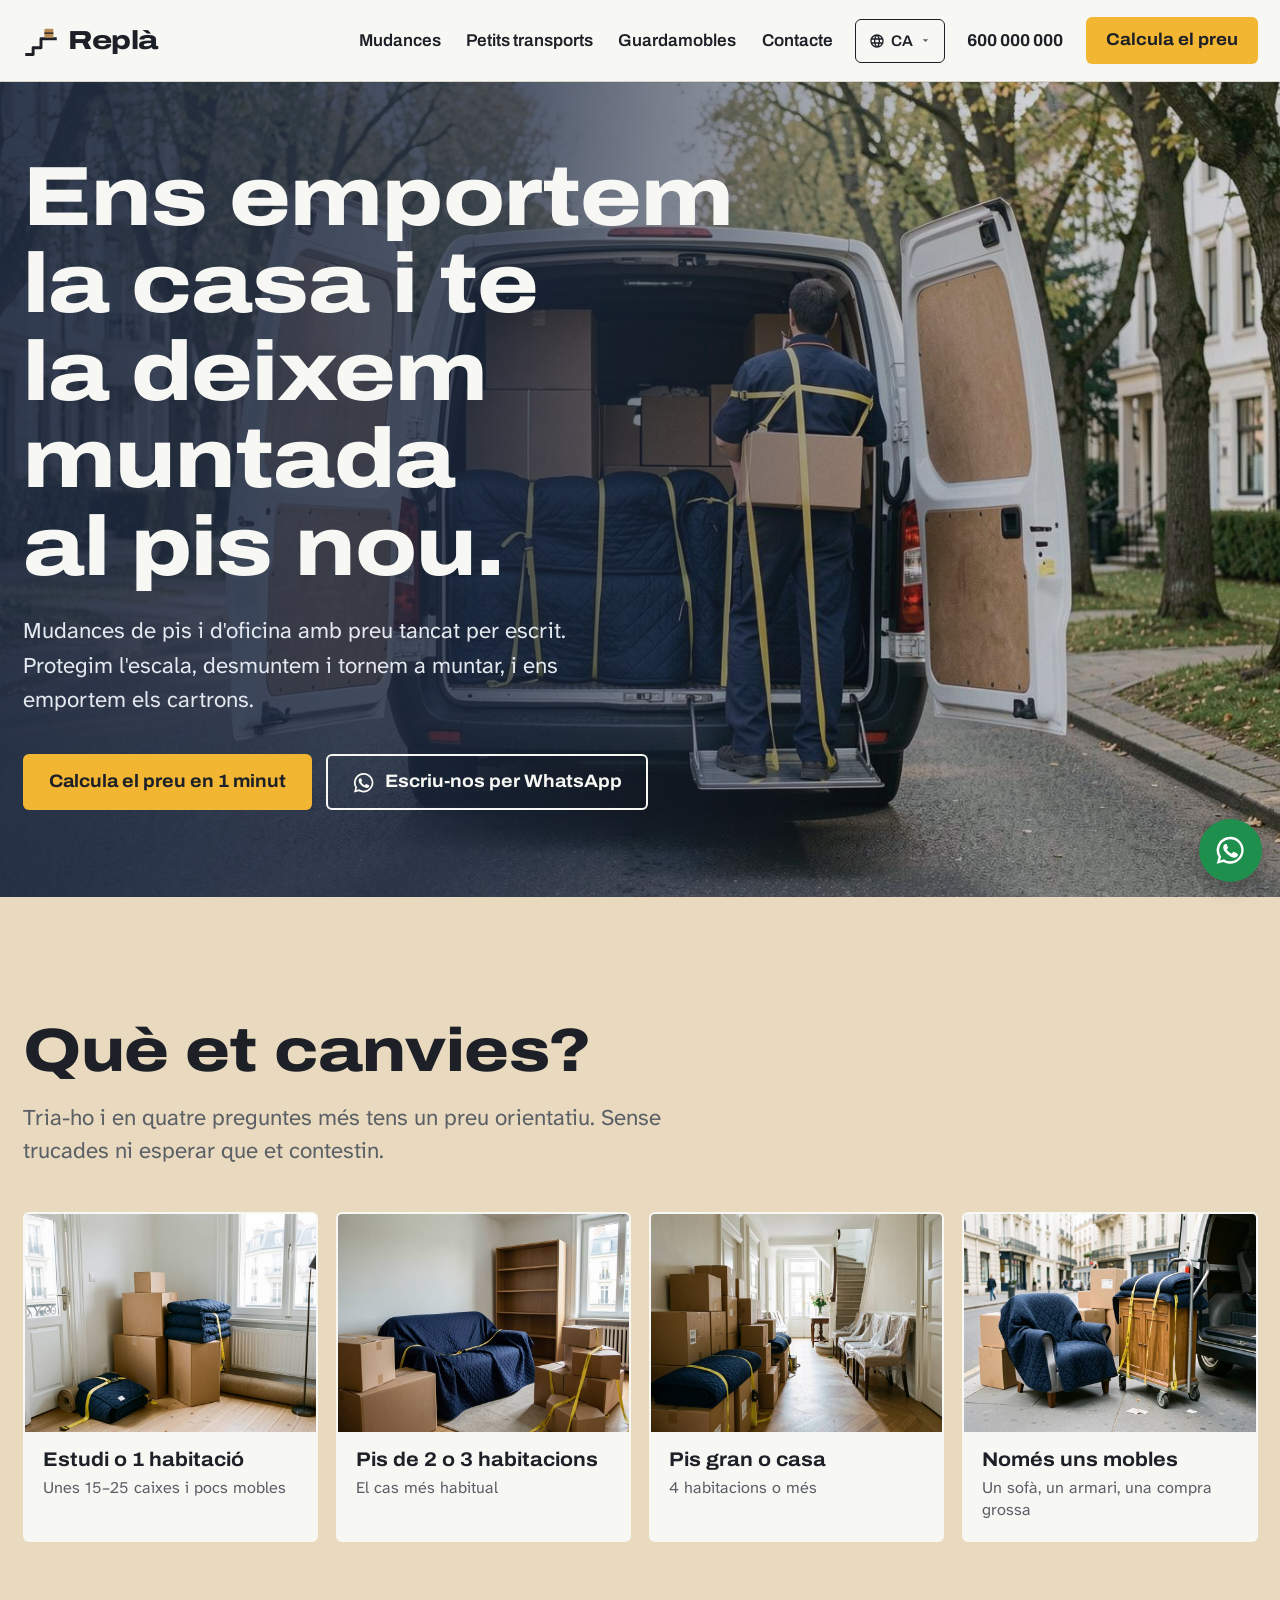
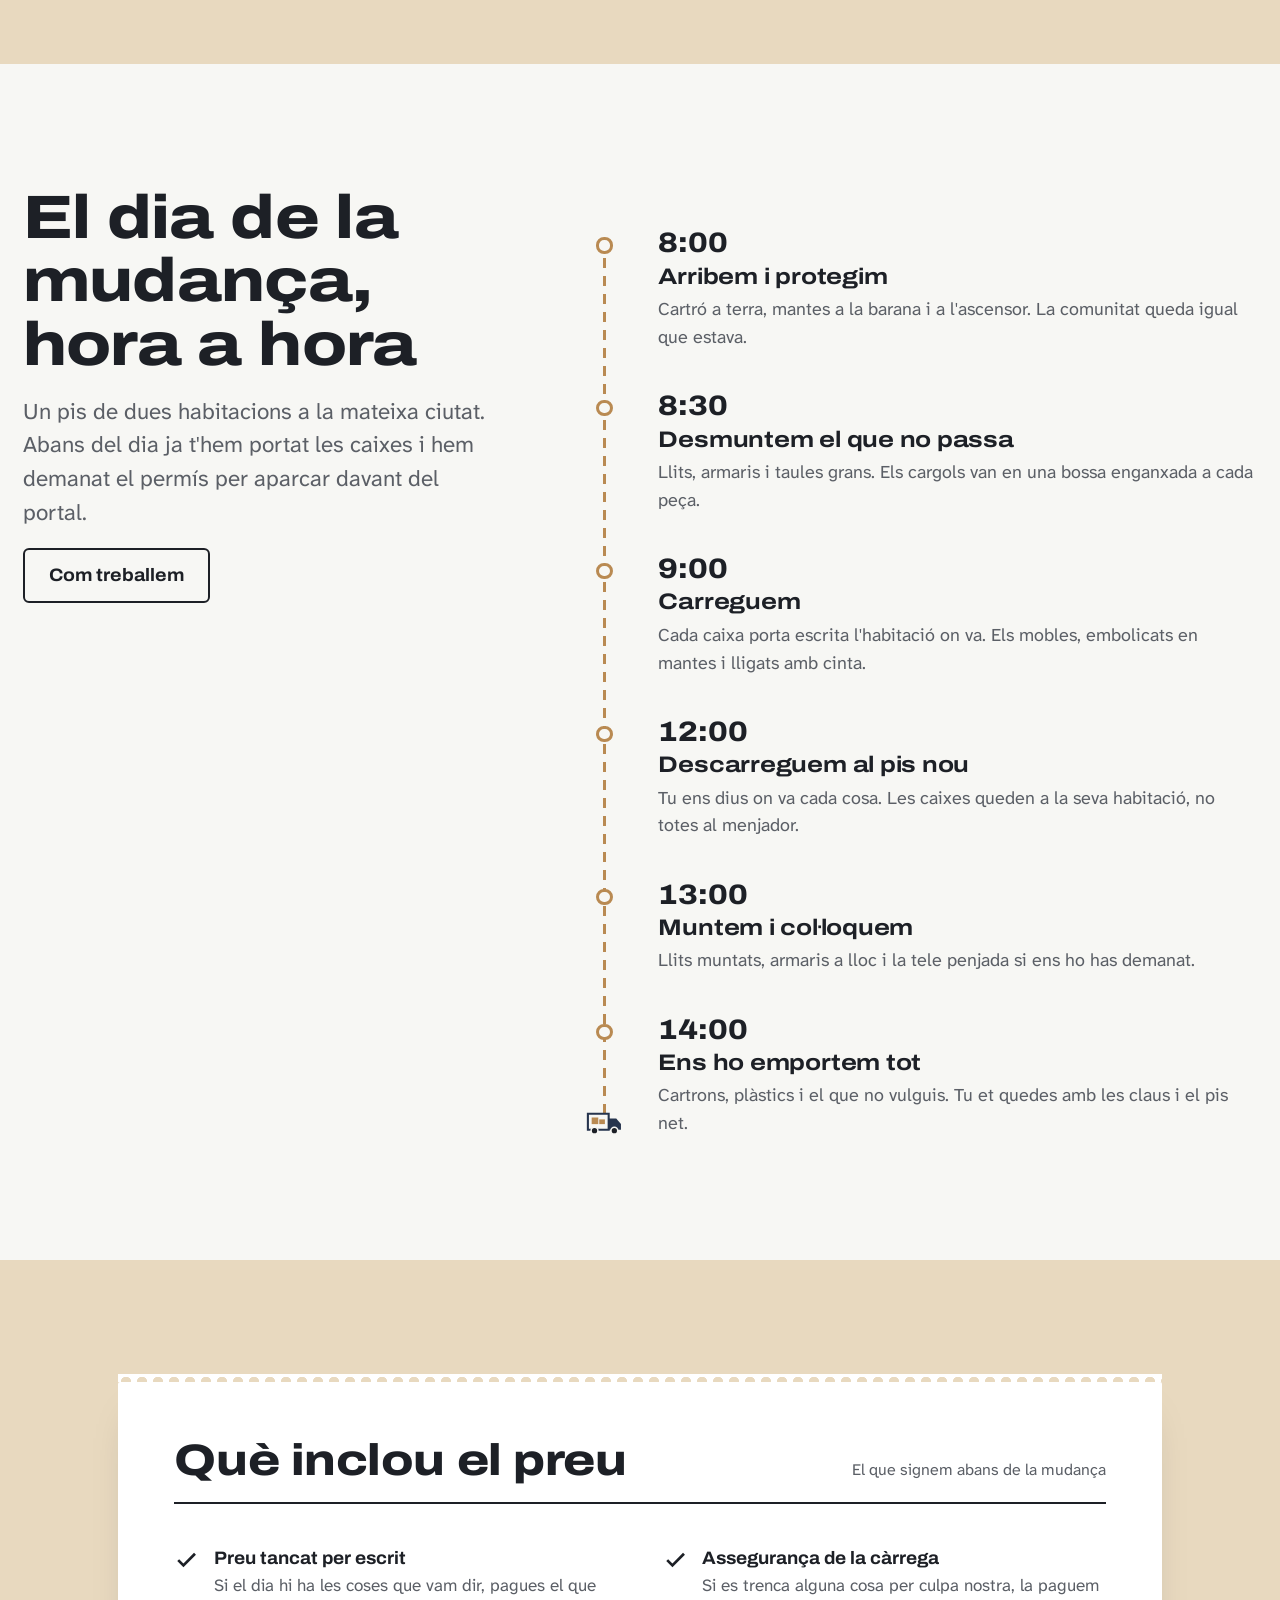
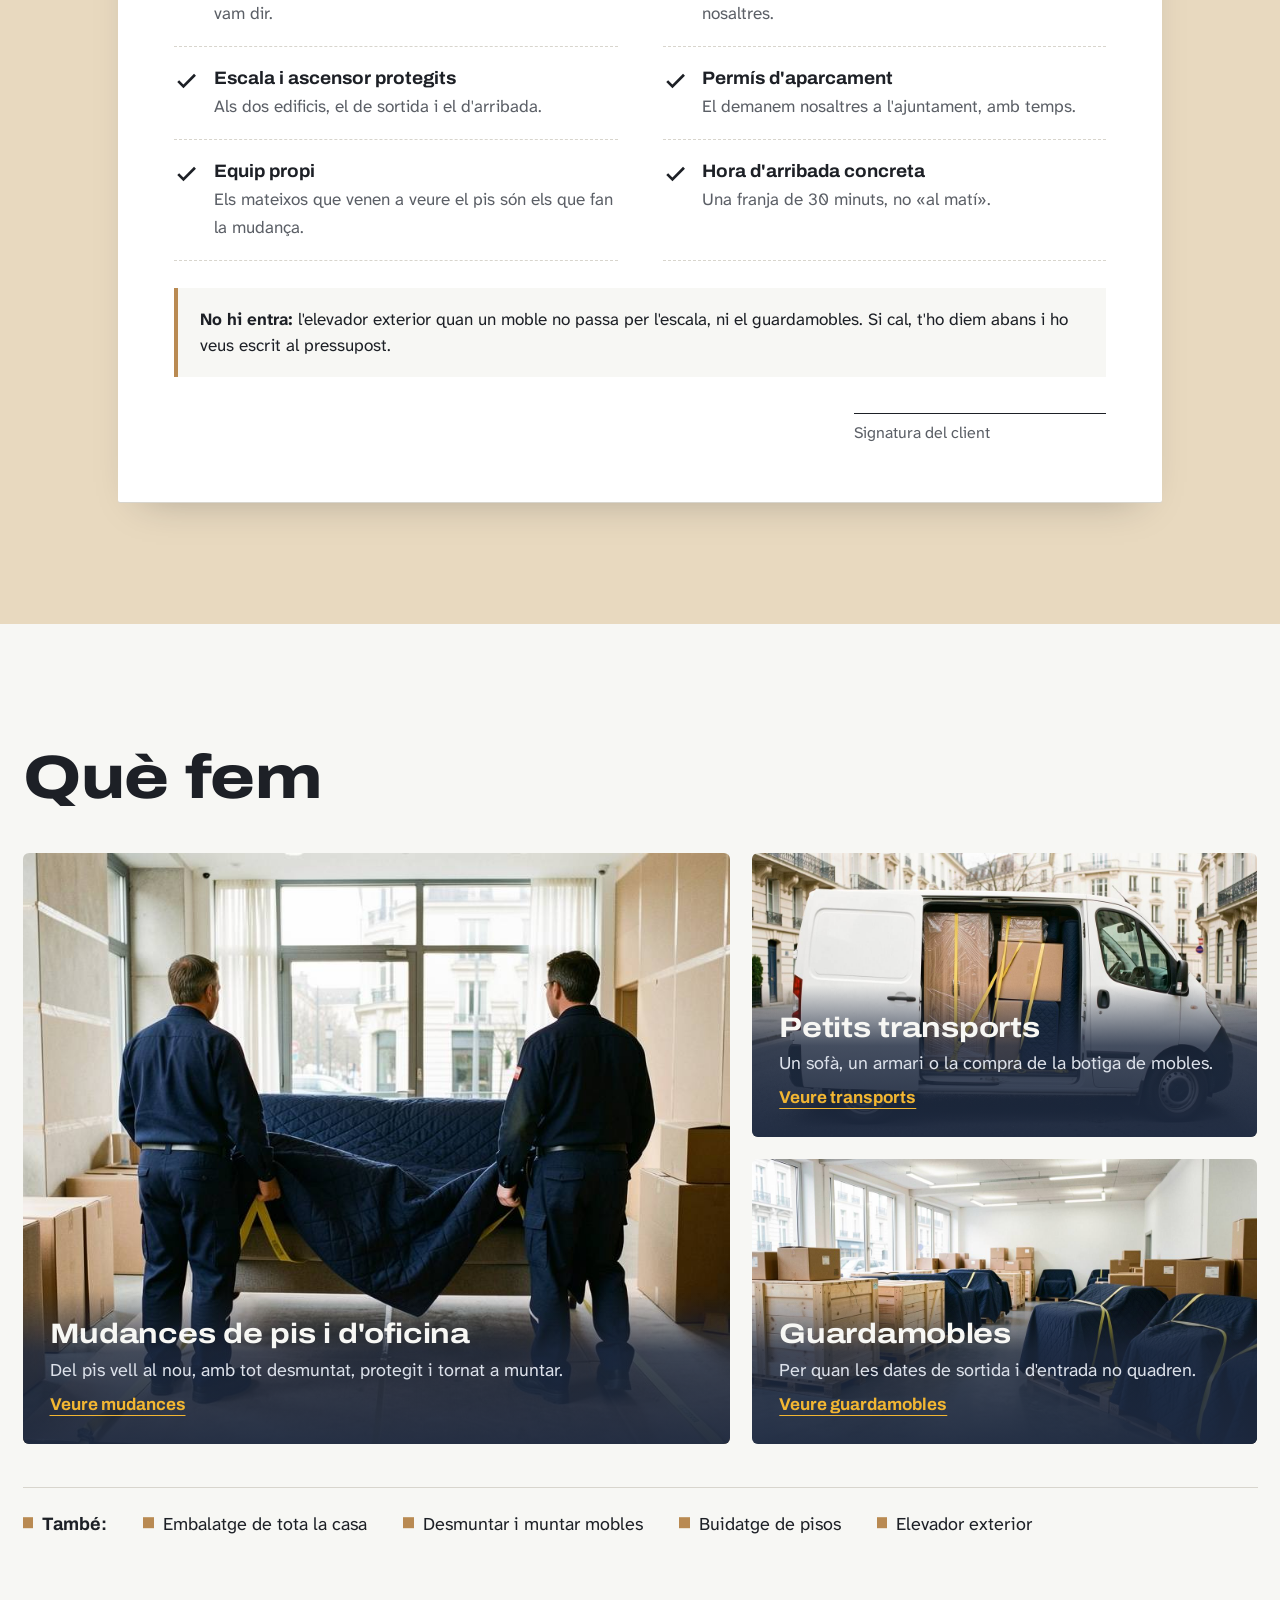
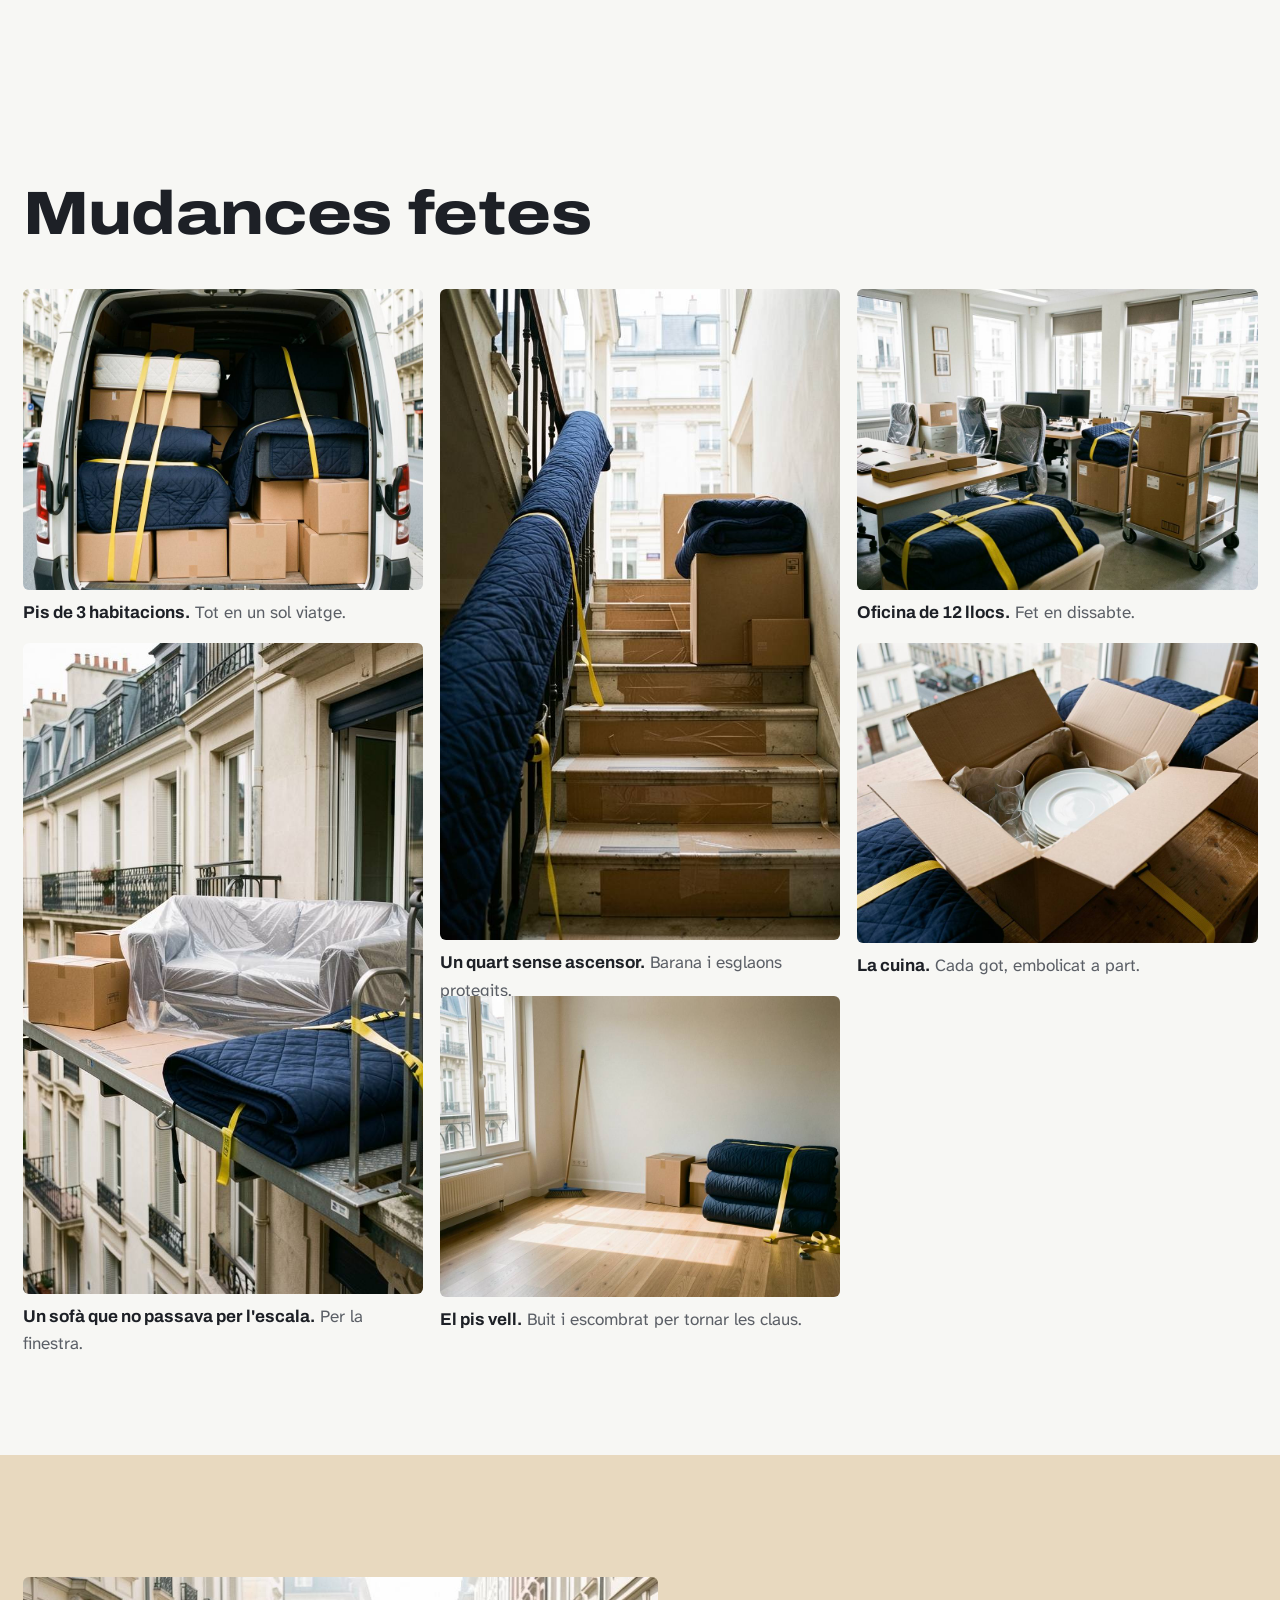
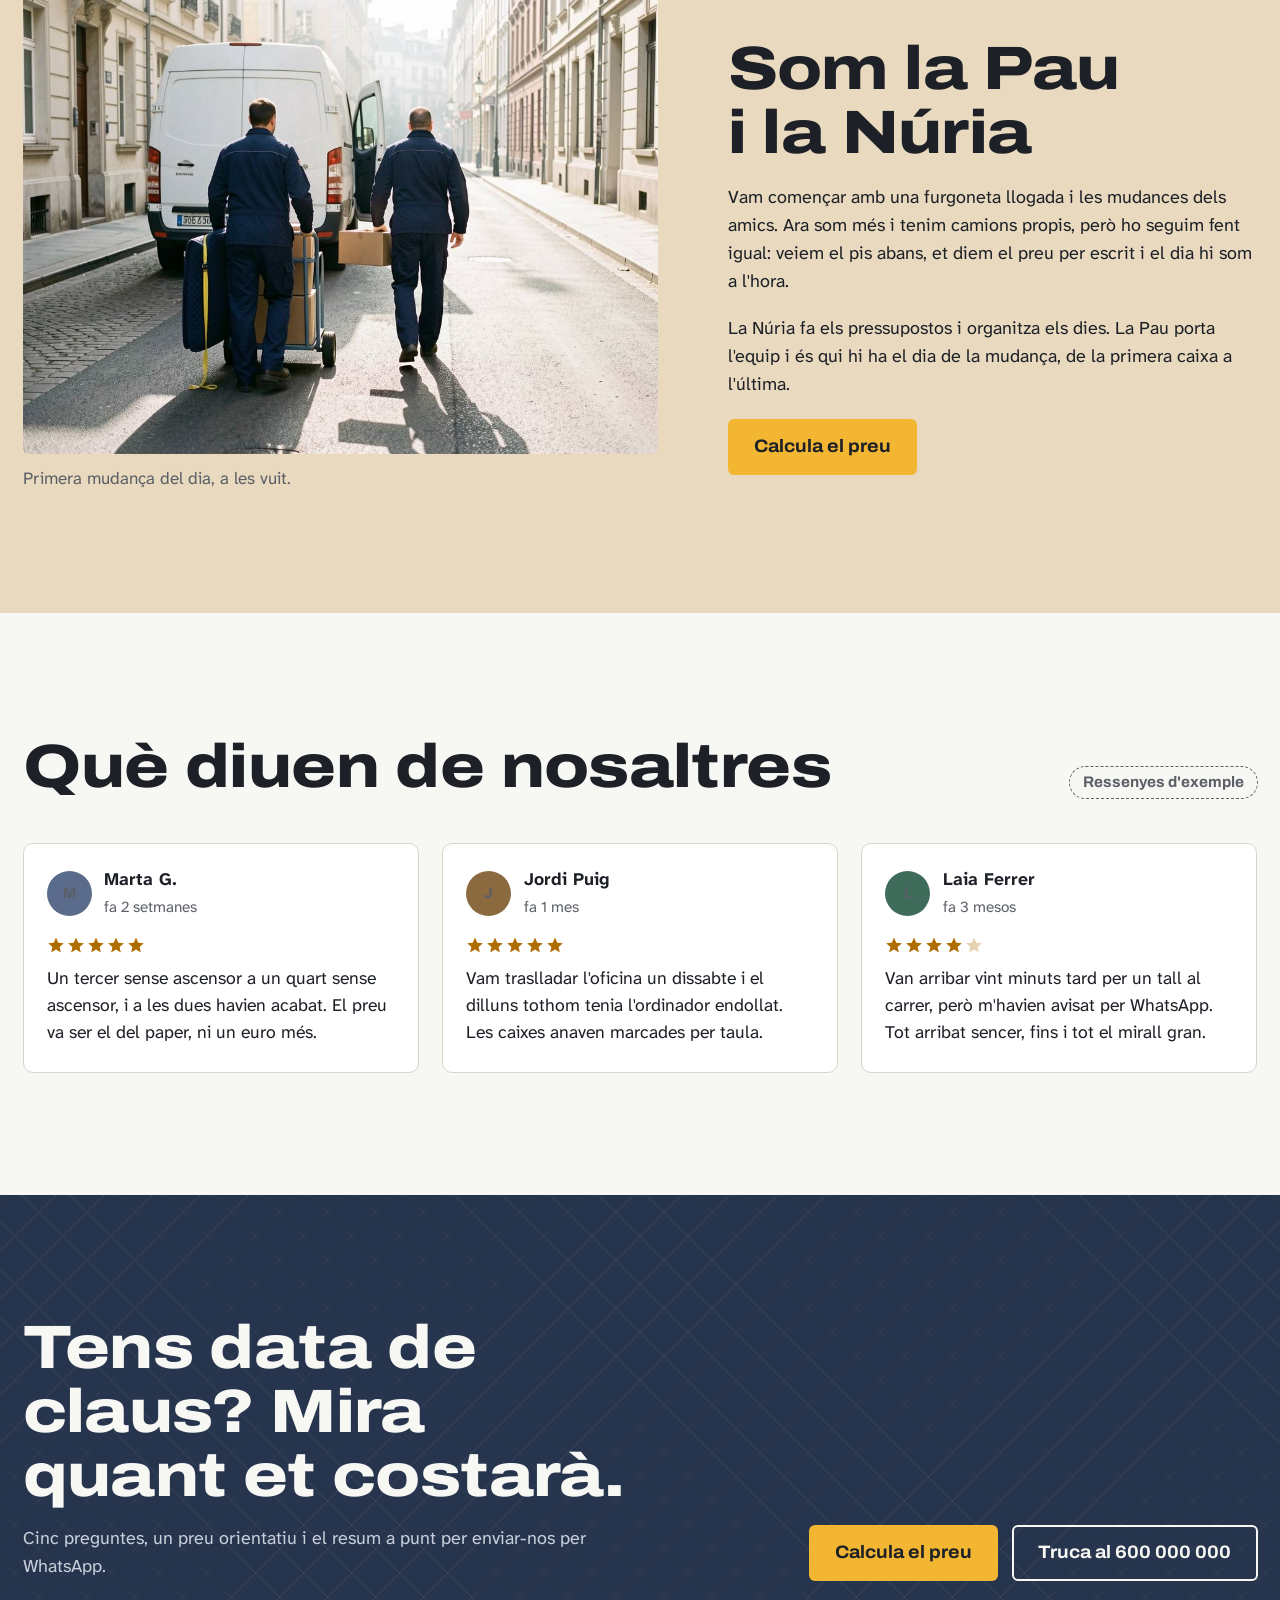
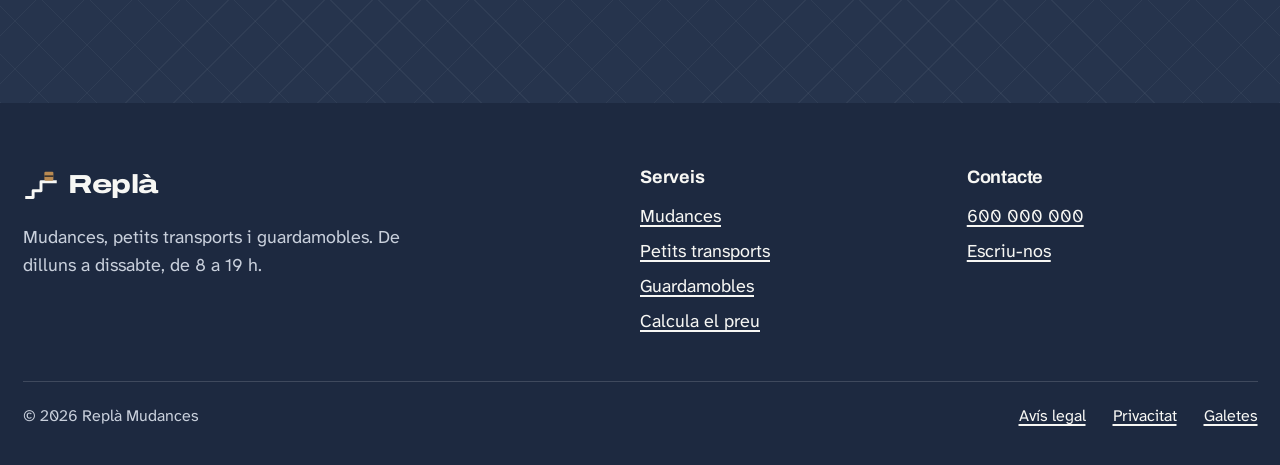
==== index.html @ 86d94de0 "Replà Mudances: web demo de mudances (CA·ES·EN) amb calculadora de preu Co-Authored-By: Claude Opus " ====
<!DOCTYPE html>
<html lang="ca">
<head>
  <meta charset="UTF-8">
  <meta name="viewport" content="width=device-width, initial-scale=1">
  <title>Replà Mudances · Mudances de pis, petits transports i guardamobles</title>
  <meta name="description" content="Mudances de pis i d'oficina, petits transports i guardamobles amb preu tancat per escrit. Calcula el preu de la teva mudança en un minut.">
  <!-- Web de demostració: no s'indexa (PLA.md §Honestedat). -->
  <meta name="robots" content="noindex, nofollow">
  <meta name="theme-color" content="#26344D">
  <link rel="icon" href="assets/favicon.svg" type="image/svg+xml">
  <link rel="preload" href="assets/fonts/Archivo-var.woff2" as="font" type="font/woff2" crossorigin>
  <link rel="stylesheet" href="css/styles.css">
  <script type="application/ld+json">
  {
    "@context": "https://schema.org",
    "@type": "MovingCompany",
    "name": "Replà Mudances",
    "description": "Mudances de pis i d'oficina, petits transports, embalatge, muntatge de mobles i guardamobles.",
    "telephone": "+34600000000",
    "priceRange": "€€",
    "areaServed": "Local i comarcal",
    "openingHours": "Mo-Sa 08:00-19:00"
  }
  </script>
  <script src="js/i18n.js"></script>
</head>
<body>
  <a class="salta" href="#contingut">Salta al contingut</a>

  <header class="cap">
    <div class="wrap cap-in">
      <a class="marca" href="index.html" aria-label="Replà Mudances, inici">
        <svg viewBox="0 0 32 32" aria-hidden="true"><path d="M2 28h7v-6h7v-8h14" fill="none" stroke="currentColor" stroke-width="2.6" stroke-linejoin="round"/><rect x="19" y="5" width="8" height="8" rx="1" fill="#B98A52"/><path d="M19 9h8" stroke="#1D2026" stroke-width="1.2"/></svg>
        Replà
      </a>
      <nav class="nav" id="nav" aria-label="Principal">
        <a href="mudances.html">Mudances</a>
        <a href="petits-transports.html">Petits transports</a>
        <a href="guardamobles.html">Guardamobles</a>
        <a href="contacte.html">Contacte</a>
      </nav>
      <!-- Desplegable d'idioma (plantilla: <skill web-demo>/assets/i18n/tria-idioma.html).
           NOMÉS existeix si el JS ha arrencat: js/i18n.js posa `te-js` a
           l'<html> des del <head>. Un control mort val menys que cap control. -->
      <div class="tria-idioma" data-idioma-tria>
        <button class="tria-idioma-boto" type="button" data-idioma-boto
                aria-expanded="false" aria-haspopup="true"
                aria-label="Idioma de la pàgina">
          <svg viewBox="0 0 24 24" aria-hidden="true" focusable="false"><path d="M12 2C6.48 2 2 6.48 2 12s4.48 10 10 10 10-4.48 10-10S17.52 2 12 2Zm6.93 6h-2.95a15.65 15.65 0 0 0-1.38-3.56A8.03 8.03 0 0 1 18.92 8ZM12 4.04c.83 1.2 1.48 2.53 1.91 3.96h-3.82c.43-1.43 1.08-2.76 1.91-3.96ZM4.26 14a7.85 7.85 0 0 1 0-4h3.38a16.6 16.6 0 0 0-.14 2c0 .68.06 1.34.14 2Zm.82 2h2.95c.32 1.25.78 2.45 1.38 3.56A7.99 7.99 0 0 1 5.08 16Zm2.95-8H5.08a7.99 7.99 0 0 1 4.33-3.56A15.65 15.65 0 0 0 8.03 8ZM12 19.96c-.83-1.2-1.48-2.53-1.91-3.96h3.82c-.43 1.43-1.08 2.76-1.91 3.96ZM14.34 14H9.66c-.09-.66-.16-1.32-.16-2 0-.68.07-1.35.16-2h4.68c.09.65.16 1.32.16 2 0 .68-.07 1.34-.16 2Zm.25 5.56c.6-1.11 1.06-2.31 1.38-3.56h2.95a8.03 8.03 0 0 1-4.33 3.56ZM16.36 14c.08-.66.14-1.32.14-2 0-.68-.06-1.34-.14-2h3.38a7.85 7.85 0 0 1 0 4Z"/></svg>
          <span data-idioma-actual data-sense-traduir>CA</span>
          <svg class="tria-idioma-punta" viewBox="0 0 24 24" aria-hidden="true" focusable="false"><path d="M12 15 6 9h12z"/></svg>
        </button>
        <!-- Cada idioma es diu com es diu ell mateix, no traduït: qui busca la
             seva llengua busca la paraula que coneix. Sempre CA · ES · EN. -->
        <ul class="tria-idioma-menu" data-idioma-menu data-sense-traduir hidden>
          <li><button type="button" data-idioma-opcio="ca" lang="ca">Català</button></li>
          <li><button type="button" data-idioma-opcio="es" lang="es">Castellano</button></li>
          <li><button type="button" data-idioma-opcio="en" lang="en">English</button></li>
        </ul>
      </div>
      <a class="cap-tel" href="tel:+34600000000">600 000 000</a>
      <a class="btn btn-principal" href="pressupost.html">Calcula el preu</a>
      <button class="nav-obre" type="button" aria-expanded="false" aria-controls="nav"><span></span><span class="visually-hidden">Menú</span></button>
    </div>
  </header>

  <main id="contingut">
    <section class="hero hero-inici" aria-labelledby="titol-hero">
      <div class="wrap">
        <h1 id="titol-hero">Ens emportem la casa i te la deixem muntada al pis nou.</h1>
        <p>Mudances de pis i d'oficina amb preu tancat per escrit. Protegim l'escala, desmuntem i tornem a muntar, i ens emportem els cartrons.</p>
        <div class="botons">
          <a class="btn btn-principal" href="pressupost.html">Calcula el preu en 1 minut</a>
          <a class="btn btn-linia" href="https://wa.me/34600000000" target="_blank" rel="noopener">
            <svg viewBox="0 0 24 24" aria-hidden="true"><path fill="currentColor" d="M12 2a10 10 0 0 0-8.6 15.1L2 22l5-1.3A10 10 0 1 0 12 2Zm0 18.2a8.2 8.2 0 0 1-4.2-1.2l-.3-.2-3 .8.8-2.9-.2-.3A8.2 8.2 0 1 1 12 20.2Zm4.5-6.1c-.2-.1-1.5-.7-1.7-.8s-.4-.1-.6.1-.7.8-.8 1-.3.2-.5.1a6.7 6.7 0 0 1-3.3-2.9c-.3-.4.3-.4.7-1.3a.5.5 0 0 0 0-.5l-.8-1.9c-.2-.5-.4-.4-.6-.4h-.5a1 1 0 0 0-.7.3 3 3 0 0 0-.9 2.2 5.2 5.2 0 0 0 1.1 2.8 11.9 11.9 0 0 0 4.6 4c1.7.7 2.4.8 3.2.7a2.8 2.8 0 0 0 1.8-1.3 2.3 2.3 0 0 0 .2-1.3c-.1-.1-.3-.2-.5-.3Z"/></svg>
            Escriu-nos per WhatsApp
          </a>
        </div>
      </div>
    </section>

    <section class="seccio canvies" aria-labelledby="titol-canvies">
      <div class="wrap">
        <div class="cap-seccio">
          <h2 id="titol-canvies">Què et canvies?</h2>
          <p class="entradeta">Tria-ho i en quatre preguntes més tens un preu orientatiu. Sense trucades ni esperar que et contestin.</p>
        </div>
        <div class="canvies-graella">
          <a class="canvi" href="pressupost.html?tipus=estudi"><img src="assets/img/tipus-estudi.jpg" alt="" width="896" height="672" loading="lazy"><span>Estudi o 1 habitació<small>Unes 15–25 caixes i pocs mobles</small></span></a>
          <a class="canvi" href="pressupost.html?tipus=pis"><img src="assets/img/tipus-pis.jpg" alt="" width="896" height="672" loading="lazy"><span>Pis de 2 o 3 habitacions<small>El cas més habitual</small></span></a>
          <a class="canvi" href="pressupost.html?tipus=casa"><img src="assets/img/tipus-casa.jpg" alt="" width="896" height="672" loading="lazy"><span>Pis gran o casa<small>4 habitacions o més</small></span></a>
          <a class="canvi" href="pressupost.html?tipus=mobles"><img src="assets/img/tipus-mobles.jpg" alt="" width="896" height="672" loading="lazy"><span>Només uns mobles<small>Un sofà, un armari, una compra grossa</small></span></a>
        </div>
      </div>
    </section>

    <section class="seccio" aria-labelledby="titol-dia">
      <div class="wrap dia-graella">
        <div class="dia-intro">
          <h2 id="titol-dia">El dia de la mudança, hora a hora</h2>
          <p class="entradeta">Un pis de dues habitacions a la mateixa ciutat. Abans del dia ja t'hem portat les caixes i hem demanat el permís per aparcar davant del portal.</p>
          <a class="btn btn-linia" href="mudances.html">Com treballem</a>
        </div>
        <div class="dia" data-dia>
          <svg class="dia-furgo" viewBox="0 0 40 28" aria-hidden="true"><path d="M2 5h22v17H2z" fill="#F7F7F4" stroke="currentColor" stroke-width="2.2"/><path d="M24 10h8l5 6v6H24z" fill="currentColor"/><circle cx="9" cy="23" r="3.6" fill="#1D2026" stroke="#F7F7F4" stroke-width="1.6"/><circle cx="30" cy="23" r="3.6" fill="#1D2026" stroke="#F7F7F4" stroke-width="1.6"/><rect x="6" y="9" width="7" height="7" fill="#B98A52"/><rect x="14" y="11" width="6" height="5" fill="#B98A52"/></svg>
          <ol>
          <li>
            <time datetime="08:00">8:00</time>
            <h3>Arribem i protegim</h3>
            <p>Cartró a terra, mantes a la barana i a l'ascensor. La comunitat queda igual que estava.</p>
          </li>
          <li>
            <time datetime="08:30">8:30</time>
            <h3>Desmuntem el que no passa</h3>
            <p>Llits, armaris i taules grans. Els cargols van en una bossa enganxada a cada peça.</p>
          </li>
          <li>
            <time datetime="09:00">9:00</time>
            <h3>Carreguem</h3>
            <p>Cada caixa porta escrita l'habitació on va. Els mobles, embolicats en mantes i lligats amb cinta.</p>
          </li>
          <li>
            <time datetime="12:00">12:00</time>
            <h3>Descarreguem al pis nou</h3>
            <p>Tu ens dius on va cada cosa. Les caixes queden a la seva habitació, no totes al menjador.</p>
          </li>
          <li>
            <time datetime="13:00">13:00</time>
            <h3>Muntem i col·loquem</h3>
            <p>Llits muntats, armaris a lloc i la tele penjada si ens ho has demanat.</p>
          </li>
          <li>
            <time datetime="14:00">14:00</time>
            <h3>Ens ho emportem tot</h3>
            <p>Cartrons, plàstics i el que no vulguis. Tu et quedes amb les claus i el pis net.</p>
          </li>
          </ol>
        </div>
      </div>
    </section>

    <section class="seccio albara-fons" aria-labelledby="titol-albara">
      <div class="wrap">
        <div class="albara">
          <div class="albara-cap">
            <h2 id="titol-albara">Què inclou el preu</h2>
            <p>El que signem abans de la mudança</p>
          </div>
          <ul class="albara-llista">
            <li><svg viewBox="0 0 24 24" aria-hidden="true"><path d="M4 12.5l5 5L20 6.5" fill="none" stroke="currentColor" stroke-width="2.6"/></svg><div><strong>Preu tancat per escrit</strong><span>Si el dia hi ha les coses que vam dir, pagues el que vam dir.</span></div></li>
            <li><svg viewBox="0 0 24 24" aria-hidden="true"><path d="M4 12.5l5 5L20 6.5" fill="none" stroke="currentColor" stroke-width="2.6"/></svg><div><strong>Assegurança de la càrrega</strong><span>Si es trenca alguna cosa per culpa nostra, la paguem nosaltres.</span></div></li>
            <li><svg viewBox="0 0 24 24" aria-hidden="true"><path d="M4 12.5l5 5L20 6.5" fill="none" stroke="currentColor" stroke-width="2.6"/></svg><div><strong>Escala i ascensor protegits</strong><span>Als dos edificis, el de sortida i el d'arribada.</span></div></li>
            <li><svg viewBox="0 0 24 24" aria-hidden="true"><path d="M4 12.5l5 5L20 6.5" fill="none" stroke="currentColor" stroke-width="2.6"/></svg><div><strong>Permís d'aparcament</strong><span>El demanem nosaltres a l'ajuntament, amb temps.</span></div></li>
            <li><svg viewBox="0 0 24 24" aria-hidden="true"><path d="M4 12.5l5 5L20 6.5" fill="none" stroke="currentColor" stroke-width="2.6"/></svg><div><strong>Equip propi</strong><span>Els mateixos que venen a veure el pis són els que fan la mudança.</span></div></li>
            <li><svg viewBox="0 0 24 24" aria-hidden="true"><path d="M4 12.5l5 5L20 6.5" fill="none" stroke="currentColor" stroke-width="2.6"/></svg><div><strong>Hora d'arribada concreta</strong><span>Una franja de 30 minuts, no «al matí».</span></div></li>
          </ul>
          <p class="albara-no"><strong>No hi entra:</strong> l'elevador exterior quan un moble no passa per l'escala, ni el guardamobles. Si cal, t'ho diem abans i ho veus escrit al pressupost.</p>
          <div class="albara-signa"><span>Signatura del client</span></div>
        </div>
      </div>
    </section>

    <section class="seccio" aria-labelledby="titol-serveis">
      <div class="wrap">
        <div class="cap-seccio">
          <h2 id="titol-serveis">Què fem</h2>
        </div>
        <div class="serveis-graella">
          <a class="servei" href="mudances.html">
            <img src="assets/img/srv-mudances.jpg" alt="Dos operaris traslladen un sofà embolicat amb una manta pel vestíbul d'un edifici" width="1280" height="720" loading="lazy">
            <div class="servei-text"><h3>Mudances de pis i d'oficina</h3><p>Del pis vell al nou, amb tot desmuntat, protegit i tornat a muntar.</p><span class="veure">Veure mudances</span></div>
          </a>
          <a class="servei" href="petits-transports.html">
            <img src="assets/img/srv-transports.jpg" alt="Furgoneta petita amb un armari embolicat i caixes lligades amb cintes" width="1280" height="720" loading="lazy">
            <div class="servei-text"><h3>Petits transports</h3><p>Un sofà, un armari o la compra de la botiga de mobles.</p><span class="veure">Veure transports</span></div>
          </a>
          <a class="servei" href="guardamobles.html">
            <img src="assets/img/srv-guardamobles.jpg" alt="Magatzem net amb caixes de fusta sobre palets i mobles tapats" width="1280" height="720" loading="lazy">
            <div class="servei-text"><h3>Guardamobles</h3><p>Per quan les dates de sortida i d'entrada no quadren.</p><span class="veure">Veure guardamobles</span></div>
          </a>
        </div>
        <ul class="extres" aria-label="Serveis que s'hi poden afegir">
          <li><strong>També:</strong></li>
          <li>Embalatge de tota la casa</li>
          <li>Desmuntar i muntar mobles</li>
          <li>Buidatge de pisos</li>
          <li>Elevador exterior</li>
        </ul>
      </div>
    </section>

    <section class="seccio" aria-labelledby="titol-galeria">
      <div class="wrap">
        <div class="cap-seccio">
          <h2 id="titol-galeria">Mudances fetes</h2>
        </div>
        <div class="galeria">
          <figure><button type="button" data-visor><img src="assets/img/gal-01.jpg" alt="Furgoneta carregada: caixes apilades i mobles embolicats amb mantes i cintes" width="1024" height="768" loading="lazy"></button><figcaption><strong>Pis de 3 habitacions.</strong> Tot en un sol viatge.</figcaption></figure>
          <figure class="vertical"><button type="button" data-visor><img src="assets/img/gal-02.jpg" alt="Escala estreta protegida amb cartró i mantes a la barana, amb caixes al replà" width="768" height="1024" loading="lazy"></button><figcaption><strong>Un quart sense ascensor.</strong> Barana i esglaons protegits.</figcaption></figure>
          <figure><button type="button" data-visor><img src="assets/img/gal-05.jpg" alt="Oficina durant el trasllat, amb cadires embolicades i caixes en un carro" width="1024" height="768" loading="lazy"></button><figcaption><strong>Oficina de 12 llocs.</strong> Fet en dissabte.</figcaption></figure>
          <figure class="vertical"><button type="button" data-visor><img src="assets/img/gal-04.jpg" alt="Elevador exterior aixecat fins a un balcó amb un sofà embolicat" width="768" height="1024" loading="lazy"></button><figcaption><strong>Un sofà que no passava per l'escala.</strong> Per la finestra.</figcaption></figure>
          <figure><button type="button" data-visor><img src="assets/img/gal-06.jpg" alt="Caixa de cartró amb plats i gots embolicats amb paper" width="1024" height="768" loading="lazy"></button><figcaption><strong>La cuina.</strong> Cada got, embolicat a part.</figcaption></figure>
          <figure><button type="button" data-visor><img src="assets/img/gal-03.jpg" alt="Pis buit i escombrat després de la mudança, amb sol entrant per la finestra" width="1024" height="768" loading="lazy"></button><figcaption><strong>El pis vell.</strong> Buit i escombrat per tornar les claus.</figcaption></figure>
        </div>
      </div>
    </section>

    <section class="seccio albara-fons" aria-labelledby="titol-quisom">
      <div class="wrap quisom">
        <figure>
          <img src="assets/img/equip.jpg" alt="Dos operaris d'esquena camí de la furgoneta, un empenyent un carretó amb caixes" width="1024" height="768" loading="lazy">
          <figcaption>Primera mudança del dia, a les vuit.</figcaption>
        </figure>
        <div class="quisom-text">
          <h2 id="titol-quisom">Som la Pau i la Núria</h2>
          <p>Vam començar amb una furgoneta llogada i les mudances dels amics. Ara som més i tenim camions propis, però ho seguim fent igual: veiem el pis abans, et diem el preu per escrit i el dia hi som a l'hora.</p>
          <p>La Núria fa els pressupostos i organitza els dies. La Pau porta l'equip i és qui hi ha el dia de la mudança, de la primera caixa a l'última.</p>
          <a class="btn btn-principal" href="pressupost.html">Calcula el preu</a>
        </div>
      </div>
    </section>

    <section class="seccio" aria-labelledby="titol-ressenyes">
      <div class="wrap">
        <div class="ressenyes-cap">
          <h2 id="titol-ressenyes">Què diuen de nosaltres</h2>
          <span class="etiqueta-exemple">Ressenyes d'exemple</span>
        </div>
        <div class="ressenyes">
          <article class="ressenya">
            <div class="ressenya-cap"><span class="inicial inicial-a" aria-hidden="true">M</span><div><strong>Marta G.</strong><span>fa 2 setmanes</span></div></div>
            <div class="estrelles" aria-label="5 de 5 estrelles"><svg viewBox="0 0 24 24" aria-hidden="true"><path fill="currentColor" d="m12 2 3 6.9 7.5.6-5.7 5 1.7 7.4L12 18l-6.5 3.9 1.7-7.4-5.7-5 7.5-.6z"/></svg><svg viewBox="0 0 24 24" aria-hidden="true"><path fill="currentColor" d="m12 2 3 6.9 7.5.6-5.7 5 1.7 7.4L12 18l-6.5 3.9 1.7-7.4-5.7-5 7.5-.6z"/></svg><svg viewBox="0 0 24 24" aria-hidden="true"><path fill="currentColor" d="m12 2 3 6.9 7.5.6-5.7 5 1.7 7.4L12 18l-6.5 3.9 1.7-7.4-5.7-5 7.5-.6z"/></svg><svg viewBox="0 0 24 24" aria-hidden="true"><path fill="currentColor" d="m12 2 3 6.9 7.5.6-5.7 5 1.7 7.4L12 18l-6.5 3.9 1.7-7.4-5.7-5 7.5-.6z"/></svg><svg viewBox="0 0 24 24" aria-hidden="true"><path fill="currentColor" d="m12 2 3 6.9 7.5.6-5.7 5 1.7 7.4L12 18l-6.5 3.9 1.7-7.4-5.7-5 7.5-.6z"/></svg></div>
            <p>Un tercer sense ascensor a un quart sense ascensor, i a les dues havien acabat. El preu va ser el del paper, ni un euro més.</p>
          </article>
          <article class="ressenya">
            <div class="ressenya-cap"><span class="inicial inicial-b" aria-hidden="true">J</span><div><strong>Jordi Puig</strong><span>fa 1 mes</span></div></div>
            <div class="estrelles" aria-label="5 de 5 estrelles"><svg viewBox="0 0 24 24" aria-hidden="true"><path fill="currentColor" d="m12 2 3 6.9 7.5.6-5.7 5 1.7 7.4L12 18l-6.5 3.9 1.7-7.4-5.7-5 7.5-.6z"/></svg><svg viewBox="0 0 24 24" aria-hidden="true"><path fill="currentColor" d="m12 2 3 6.9 7.5.6-5.7 5 1.7 7.4L12 18l-6.5 3.9 1.7-7.4-5.7-5 7.5-.6z"/></svg><svg viewBox="0 0 24 24" aria-hidden="true"><path fill="currentColor" d="m12 2 3 6.9 7.5.6-5.7 5 1.7 7.4L12 18l-6.5 3.9 1.7-7.4-5.7-5 7.5-.6z"/></svg><svg viewBox="0 0 24 24" aria-hidden="true"><path fill="currentColor" d="m12 2 3 6.9 7.5.6-5.7 5 1.7 7.4L12 18l-6.5 3.9 1.7-7.4-5.7-5 7.5-.6z"/></svg><svg viewBox="0 0 24 24" aria-hidden="true"><path fill="currentColor" d="m12 2 3 6.9 7.5.6-5.7 5 1.7 7.4L12 18l-6.5 3.9 1.7-7.4-5.7-5 7.5-.6z"/></svg></div>
            <p>Vam traslladar l'oficina un dissabte i el dilluns tothom tenia l'ordinador endollat. Les caixes anaven marcades per taula.</p>
          </article>
          <article class="ressenya">
            <div class="ressenya-cap"><span class="inicial inicial-c" aria-hidden="true">L</span><div><strong>Laia Ferrer</strong><span>fa 3 mesos</span></div></div>
            <div class="estrelles" aria-label="4 de 5 estrelles"><svg viewBox="0 0 24 24" aria-hidden="true"><path fill="currentColor" d="m12 2 3 6.9 7.5.6-5.7 5 1.7 7.4L12 18l-6.5 3.9 1.7-7.4-5.7-5 7.5-.6z"/></svg><svg viewBox="0 0 24 24" aria-hidden="true"><path fill="currentColor" d="m12 2 3 6.9 7.5.6-5.7 5 1.7 7.4L12 18l-6.5 3.9 1.7-7.4-5.7-5 7.5-.6z"/></svg><svg viewBox="0 0 24 24" aria-hidden="true"><path fill="currentColor" d="m12 2 3 6.9 7.5.6-5.7 5 1.7 7.4L12 18l-6.5 3.9 1.7-7.4-5.7-5 7.5-.6z"/></svg><svg viewBox="0 0 24 24" aria-hidden="true"><path fill="currentColor" d="m12 2 3 6.9 7.5.6-5.7 5 1.7 7.4L12 18l-6.5 3.9 1.7-7.4-5.7-5 7.5-.6z"/></svg><svg class="estrella-buida" viewBox="0 0 24 24" aria-hidden="true"><path fill="currentColor" d="m12 2 3 6.9 7.5.6-5.7 5 1.7 7.4L12 18l-6.5 3.9 1.7-7.4-5.7-5 7.5-.6z"/></svg></div>
            <p>Van arribar vint minuts tard per un tall al carrer, però m'havien avisat per WhatsApp. Tot arribat sencer, fins i tot el mirall gran.</p>
          </article>
        </div>
      </div>
    </section>

    <section class="seccio fosc manta cta-final" aria-labelledby="titol-cta">
      <div class="wrap">
        <div>
          <h2 id="titol-cta">Tens data de claus? Mira quant et costarà.</h2>
          <p>Cinc preguntes, un preu orientatiu i el resum a punt per enviar-nos per WhatsApp.</p>
        </div>
        <div class="botons">
          <a class="btn btn-principal" href="pressupost.html">Calcula el preu</a>
          <a class="btn btn-linia" href="tel:+34600000000">Truca al 600 000 000</a>
        </div>
      </div>
    </section>
  </main>

  <footer class="peu">
    <div class="wrap">
      <div class="peu-graella">
        <div>
          <a class="marca" href="index.html" aria-label="Replà Mudances, inici">
            <svg viewBox="0 0 32 32" aria-hidden="true"><path d="M2 28h7v-6h7v-8h14" fill="none" stroke="currentColor" stroke-width="2.6" stroke-linejoin="round"/><rect x="19" y="5" width="8" height="8" rx="1" fill="#B98A52"/><path d="M19 9h8" stroke="#1D2026" stroke-width="1.2"/></svg>
            Replà
          </a>
          <p>Mudances, petits transports i guardamobles. De dilluns a dissabte, de 8 a 19 h.</p>
        </div>
        <div>
          <h2>Serveis</h2>
          <ul>
            <li><a href="mudances.html">Mudances</a></li>
            <li><a href="petits-transports.html">Petits transports</a></li>
            <li><a href="guardamobles.html">Guardamobles</a></li>
            <li><a href="pressupost.html">Calcula el preu</a></li>
          </ul>
        </div>
        <div>
          <h2>Contacte</h2>
          <ul>
            <li><a href="tel:+34600000000">600 000 000</a></li>
            <li><a href="contacte.html">Escriu-nos</a></li>
          </ul>
        </div>
      </div>
      <div class="peu-baix">
        <span>© 2026 Replà Mudances</span>
        <a href="avis-legal.html">Avís legal</a>
        <a href="politica-privacitat.html">Privacitat</a>
        <a href="politica-galetes.html">Galetes</a>
      </div>
    </div>
  </footer>

  <a class="wa-flotant" href="https://wa.me/34600000000" target="_blank" rel="noopener" aria-label="Escriu-nos per WhatsApp">
    <svg viewBox="0 0 24 24" aria-hidden="true"><path fill="currentColor" d="M12 2a10 10 0 0 0-8.6 15.1L2 22l5-1.3A10 10 0 1 0 12 2Zm0 18.2a8.2 8.2 0 0 1-4.2-1.2l-.3-.2-3 .8.8-2.9-.2-.3A8.2 8.2 0 1 1 12 20.2Zm4.5-6.1c-.2-.1-1.5-.7-1.7-.8s-.4-.1-.6.1-.7.8-.8 1-.3.2-.5.1a6.7 6.7 0 0 1-3.3-2.9c-.3-.4.3-.4.7-1.3a.5.5 0 0 0 0-.5l-.8-1.9c-.2-.5-.4-.4-.6-.4h-.5a1 1 0 0 0-.7.3 3 3 0 0 0-.9 2.2 5.2 5.2 0 0 0 1.1 2.8 11.9 11.9 0 0 0 4.6 4c1.7.7 2.4.8 3.2.7a2.8 2.8 0 0 0 1.8-1.3 2.3 2.3 0 0 0 .2-1.3c-.1-.1-.3-.2-.5-.3Z"/></svg>
  </a>

  <dialog class="visor" data-visor-dialog aria-label="Foto ampliada">
    <button class="visor-tanca" type="button" data-visor-tanca aria-label="Tanca">×</button>
    <img src="assets/img/gal-01.jpg" alt="" width="1024" height="768">
    <p></p>
  </dialog>

  <script src="js/traduccions.js" defer></script>
  <script src="js/main.js" defer></script>
  <script src="js/galeria.js" defer></script>
</body>
</html>
---- css/styles.css ----
/* =========================================================================
   REPLÀ MUDANCES — estils (PLA.md)
   Paleta «cartró, retolador, manta i cinta de tensar».
   El groc només surt on hi ha acció; mai és text sobre fons clar.
   ========================================================================= */

@font-face {
  font-family: 'Archivo';
  font-style: normal;
  font-weight: 600 800;
  font-stretch: 100% 125%;
  font-display: swap;
  src: url(../assets/fonts/Archivo-var.woff2) format('woff2');
}
@font-face {
  font-family: 'Atkinson Hyperlegible Next';
  font-style: normal;
  font-weight: 400 700;
  font-display: swap;
  src: url(../assets/fonts/AtkinsonHyperlegibleNext-var.woff2) format('woff2');
}

:root {
  --blanc: #F7F7F4;
  --cartro-clar: #E8D9BF;
  --cartro: #B98A52;
  --retolador: #1D2026;
  --gris: #5B5F66;
  --manta: #26344D;
  --manta-fosc: #1D2940;
  --cinta: #F2B632;
  --cinta-fosc: #8A5A00;
  --linia: #D8D5CD;
  --whatsapp: #1F8F4E;
  --error: #B3261E;

  --f-titol: 'Archivo', 'Arial Narrow', Arial, sans-serif;
  --f-cos: 'Atkinson Hyperlegible Next', Verdana, sans-serif;
  --ample-titol: 118%;

  /* Escala 1,25 sobre cos de 18 px */
  --t-s: .889rem;
  --t-m: 1.25rem;
  --t-l: 1.563rem;
  --t-xl: clamp(1.9rem, 1.4rem + 1.8vw, 2.45rem);
  --t-xxl: clamp(2.2rem, 1.5rem + 3vw, 3.4rem);
  --t-hero: clamp(2.6rem, 1.4rem + 4.6vw, 4.8rem);

  --seccio: clamp(4rem, 2.5rem + 6vw, 7.5rem);
  --radi: 6px;
  --cap-h: 4.5rem;
}

*, *::before, *::after { box-sizing: border-box; }
html { font-size: 112.5%; -webkit-text-size-adjust: 100%; }
body {
  margin: 0; background: var(--blanc); color: var(--retolador);
  font: 400 1rem/1.55 var(--f-cos);
  -webkit-font-smoothing: antialiased;
}
img, svg { display: block; max-width: 100%; height: auto; }
h1, h2, h3, p, ul, ol, figure, blockquote, dl, dd { margin: 0; }
ul, ol { padding: 0; list-style: none; }
h1, h2, h3 {
  font-family: var(--f-titol); font-weight: 800; font-stretch: var(--ample-titol);
  line-height: 1.04; letter-spacing: -.01em; text-wrap: balance;
}
h2 { font-size: var(--t-xxl); }
h3 { font-size: var(--t-l); font-weight: 700; line-height: 1.15; }
a { color: var(--cinta-fosc); text-underline-offset: .18em; text-decoration-thickness: 1.5px; }
:focus-visible { outline: 3px solid var(--cinta-fosc); outline-offset: 3px; }
.fosc :focus-visible, .hero :focus-visible { outline-color: var(--cinta); }

.wrap { width: min(100% - 2.5rem, 74rem); margin-inline: auto; }
.estret { max-width: 42rem; }
.visually-hidden {
  position: absolute !important; width: 1px; height: 1px; overflow: hidden;
  clip: rect(0 0 0 0); white-space: nowrap;
}
.salta { position: absolute; left: 1rem; top: -4rem; z-index: 100; background: var(--retolador); color: var(--blanc); padding: .6rem 1rem; }
.salta:focus { top: 1rem; }

/* Ritme vertical: dins d'una secció, cada bloc separat del de sobre. */
.seccio { padding-block: var(--seccio); }
.seccio > .wrap > * + * { margin-top: clamp(1.75rem, 1rem + 2vw, 3rem); }
.entradeta { font-size: var(--t-m); line-height: 1.5; color: var(--gris); max-width: 40rem; }
.fosc .entradeta { color: #C9D0DC; }
.cap-seccio > * + * { margin-top: 1rem; }

/* ── Botons ───────────────────────────────────────────────────────────── */
.btn {
  display: inline-flex; align-items: center; justify-content: center; gap: .55rem;
  min-height: 3.1rem; padding: .7rem 1.35rem; border-radius: var(--radi);
  font: 700 1rem/1.1 var(--f-titol); font-stretch: 108%; text-decoration: none;
  border: 2px solid transparent; cursor: pointer; transition: background-color .15s, border-color .15s, color .15s;
}
.btn svg { width: 1.3rem; height: 1.3rem; flex: none; }
.btn-principal { background: var(--cinta); color: var(--retolador); }
.btn-principal:hover { background: #E3A51D; }
.btn-linia { border-color: currentColor; color: var(--retolador); background: transparent; }
.btn-linia:hover { background: var(--retolador); color: var(--blanc); border-color: var(--retolador); }
.hero .btn-linia, .fosc .btn-linia { color: var(--blanc); }
.hero .btn-linia:hover, .fosc .btn-linia:hover { background: var(--blanc); color: var(--manta); border-color: var(--blanc); }
.btn:disabled { opacity: .6; cursor: default; }
.botons { display: flex; flex-wrap: wrap; gap: .75rem; }

/* ── Capçalera ────────────────────────────────────────────────────────── */
.cap { position: sticky; top: 0; z-index: 50; background: var(--blanc); border-bottom: 1px solid var(--linia); }
.cap-in { display: flex; align-items: center; gap: 1.25rem; min-height: var(--cap-h); }
.marca {
  display: inline-flex; align-items: center; gap: .55rem; margin-right: auto;
  font: 800 1.45rem/1 var(--f-titol); font-stretch: 125%; letter-spacing: -.02em;
  color: var(--retolador); text-decoration: none;
}
.marca svg { width: 2rem; height: 2rem; flex: none; }
.nav { display: flex; gap: 1.4rem; }
.nav a { color: var(--retolador); text-decoration: none; font: 600 .95rem/1 var(--f-titol); padding-block: .5rem; }
.nav a:hover, .nav a[aria-current="page"] { text-decoration: underline; text-decoration-color: var(--cinta); text-decoration-thickness: 3px; text-underline-offset: .45em; }
.cap-tel { font: 700 .95rem/1 var(--f-titol); color: var(--retolador); text-decoration: none; font-variant-numeric: tabular-nums; white-space: nowrap; }
.cap .btn { min-height: 2.6rem; padding: .5rem 1rem; font-size: .95rem; white-space: nowrap; }
.nav-obre { display: none; }

@media (max-width: 1080px) {
  .cap-tel { display: none; }
}
@media (max-width: 900px) {
  .nav-obre {
    display: inline-flex; flex-direction: column; justify-content: center; gap: 5px;
    width: 2.75rem; height: 2.75rem; padding: 0 .55rem; background: none; border: 0; cursor: pointer; order: 5;
  }
  .nav-obre::before, .nav-obre::after, .nav-obre span:first-child { content: ""; display: block; height: 2px; background: var(--retolador); transition: transform .2s, opacity .2s; }
  .nav-obre[aria-expanded="true"]::before { transform: translateY(7px) rotate(45deg); }
  .nav-obre[aria-expanded="true"]::after { transform: translateY(-7px) rotate(-45deg); }
  .nav-obre[aria-expanded="true"] span:first-child { opacity: 0; }
  .nav {
    position: absolute; left: 0; right: 0; top: 100%; flex-direction: column; gap: 0;
    background: var(--blanc); border-bottom: 1px solid var(--linia); padding: .5rem 1.25rem 1.25rem; display: none;
  }
  .nav.obert { display: flex; }
  .nav a { padding-block: .9rem; font-size: 1.1rem; border-bottom: 1px solid var(--linia); }
}
@media (max-width: 520px) {
  .cap-in { gap: .6rem; }
  .marca { font-size: 1.2rem; }
  .marca svg { width: 1.6rem; height: 1.6rem; }
  .cap .btn { padding-inline: .6rem; font-size: .8rem; min-height: 2.4rem; }
  .tria-idioma-boto { padding-inline: .45rem; }
}

/* ── Hero amb foto ────────────────────────────────────────────────────── */
.hero {
  position: relative; isolation: isolate; color: var(--blanc); background: var(--manta);
  min-height: min(88svh, 48rem); display: flex; align-items: flex-end;
}
.hero::before {
  content: ''; position: absolute; inset: 0; z-index: -1;
  background-image:
    linear-gradient(95deg, rgb(29 41 64 / .92) 0%, rgb(29 41 64 / .78) 38%, rgb(29 41 64 / .25) 70%, rgb(29 41 64 / .1) 100%),
    var(--hero-foto);
  background-size: cover; background-position: center 60%;
}
.hero-inici { --hero-foto: url('../assets/img/hero.jpg'); }
.hero .wrap { padding-block: 4rem clamp(3rem, 2rem + 4vw, 5.5rem); }
.hero h1 { font-size: var(--t-hero); max-width: 13ch; }
.hero p { font-size: var(--t-m); max-width: 32rem; margin-top: 1.25rem; color: #E4E8EF; }
.hero .botons { margin-top: 2rem; }
@media (max-width: 700px) {
  .hero { min-height: 36rem; }
  .hero::before {
    background-image: linear-gradient(180deg, rgb(29 41 64 / .35) 0%, rgb(29 41 64 / .85) 45%, rgb(29 41 64 / .95) 100%), var(--hero-foto);
    background-position: 62% center;
  }
}

/* Hero compacte de les pàgines interiors */
.hero-pagina { min-height: 26rem; }
.hero-pagina h1 { font-size: var(--t-xxl); max-width: 18ch; }
.hero-mudances { --hero-foto: url('../assets/img/srv-mudances.jpg'); }
.hero-transports { --hero-foto: url('../assets/img/srv-transports.jpg'); }
.hero-guardamobles { --hero-foto: url('../assets/img/srv-guardamobles.jpg'); }

/* ── Què et canvies? (accessos a la calculadora) ─────────────────────── */
.canvies { background: var(--cartro-clar); }
.canvies-graella { display: grid; grid-template-columns: repeat(4, minmax(0, 1fr)); gap: 1rem; }
.canvi {
  display: block; text-decoration: none; color: var(--retolador); background: var(--blanc);
  border-radius: var(--radi); overflow: hidden; border: 2px solid transparent; transition: border-color .15s;
}
.canvi:hover { border-color: var(--retolador); }
.canvi img { width: 100%; aspect-ratio: 4 / 3; object-fit: cover; }
.canvi span { display: block; padding: .9rem 1rem 1rem; font: 700 1.1rem/1.2 var(--f-titol); font-stretch: 108%; }
.canvi small { display: block; font: 400 .9rem/1.4 var(--f-cos); color: var(--gris); margin-top: .25rem; }
@media (max-width: 900px) { .canvies-graella { grid-template-columns: repeat(2, minmax(0, 1fr)); } }
@media (max-width: 420px) {
  .canvies-graella { grid-template-columns: 1fr; gap: .6rem; }
  .canvi { display: grid; grid-template-columns: 6rem 1fr; align-items: center; }
  .canvi img { height: 100%; aspect-ratio: 1; }
}

/* ── El dia de la mudança (hora a hora) ──────────────────────────────── */
.dia-graella { display: grid; grid-template-columns: minmax(0, 5fr) minmax(0, 7fr); gap: clamp(2rem, 1rem + 4vw, 5rem); align-items: start; }
.dia-intro { position: sticky; top: calc(var(--cap-h) + 2rem); }
.dia-intro > * + * { margin-top: 1rem; }
.dia { position: relative; padding-left: 4.5rem; }
.dia::before { content: ""; position: absolute; left: 1.4rem; top: .6rem; bottom: .6rem; width: 3px; background: repeating-linear-gradient(to bottom, var(--cartro) 0 10px, transparent 10px 18px); }
.dia li { position: relative; padding-bottom: 2.25rem; }
.dia li:last-child { padding-bottom: 0; }
.dia li::before {
  content: ""; position: absolute; left: -3.45rem; top: .45rem; width: .9rem; height: .9rem;
  border-radius: 50%; background: var(--blanc); border: 3px solid var(--cartro);
}
.dia time { display: block; font: 800 var(--t-l)/1 var(--f-titol); font-stretch: 112%; font-variant-numeric: tabular-nums; }
.dia h3 { font-size: var(--t-m); margin-top: .35rem; }
.dia p { color: var(--gris); margin-top: .35rem; max-width: 36rem; }
.dia-furgo {
  position: absolute; left: .45rem; top: 0; width: 2.1rem; color: var(--manta);
  transition: top 2.6s cubic-bezier(.45,.05,.3,1);
}
.dia.en-marxa .dia-furgo { top: calc(100% - 1.6rem); }
@media (max-width: 860px) {
  .dia-graella { grid-template-columns: 1fr; }
  .dia-intro { position: static; }
}

/* ── Què inclou el preu (l'albarà) ───────────────────────────────────── */
.albara-fons { background: var(--cartro-clar); }
.albara {
  position: relative; background: #FFFFFF; max-width: 58rem; margin-inline: auto;
  padding: clamp(1.75rem, 1rem + 3vw, 3.25rem); border-radius: 2px;
  box-shadow: 0 1px 0 var(--linia), 0 18px 40px -24px rgb(29 32 38 / .35);
}
.albara::before {
  content: ""; position: absolute; left: 0; right: 0; top: -8px; height: 8px;
  background: radial-gradient(circle at 8px 8px, var(--cartro-clar) 5px, #FFFFFF 5.5px) 0 0 / 16px 8px repeat-x;
}
.albara-cap { display: flex; flex-wrap: wrap; justify-content: space-between; gap: .75rem 2rem; align-items: baseline; border-bottom: 2px solid var(--retolador); padding-bottom: 1rem; }
.albara-cap h2 { font-size: var(--t-xl); }
.albara-cap p { color: var(--gris); font-size: var(--t-s); }
.albara-llista { display: grid; grid-template-columns: repeat(2, minmax(0, 1fr)); gap: 0 2.5rem; margin-top: 1.25rem; }
.albara-llista li { display: grid; grid-template-columns: 1.6rem 1fr; gap: .6rem; padding-block: 1rem; border-bottom: 1px dashed var(--linia); }
.albara-llista svg { width: 1.4rem; height: 1.4rem; margin-top: .15rem; color: var(--retolador); }
.albara-llista strong { display: block; font-family: var(--f-titol); font-stretch: 105%; }
.albara-llista span { color: var(--gris); font-size: .95rem; }
.albara-no { margin-top: 1.5rem; padding: 1rem 1.2rem; background: var(--blanc); border-left: 4px solid var(--cartro); font-size: .95rem; }
.albara-signa { display: flex; justify-content: flex-end; margin-top: 2rem; }
.albara-signa span { min-width: 14rem; border-top: 1.5px solid var(--retolador); padding-top: .4rem; font-size: var(--t-s); color: var(--gris); }
@media (max-width: 700px) { .albara-llista { grid-template-columns: 1fr; } }

/* ── Serveis ─────────────────────────────────────────────────────────── */
.serveis-graella { display: grid; grid-template-columns: minmax(0, 7fr) minmax(0, 5fr); grid-template-rows: auto auto; gap: 1.25rem; }
.servei { position: relative; display: block; color: var(--blanc); text-decoration: none; border-radius: var(--radi); overflow: hidden; isolation: isolate; background: var(--manta); }
.servei:first-child { grid-row: span 2; }
.servei img { width: 100%; height: 100%; object-fit: cover; aspect-ratio: 16 / 9; transition: transform .5s ease; }
.servei:hover img { transform: scale(1.03); }
.servei-text {
  position: absolute; inset: auto 0 0 0; padding: 1.5rem 1.5rem 1.4rem;
  background: linear-gradient(0deg, rgb(29 41 64 / .95) 0%, rgb(29 41 64 / .8) 60%, rgb(29 41 64 / 0) 100%);
}
.servei-text h3 { font-size: var(--t-l); }
.servei-text p { margin-top: .35rem; color: #DCE1EA; max-width: 30rem; }
.servei-text .veure { display: inline-block; margin-top: .6rem; font: 700 .95rem/1 var(--f-titol); color: var(--cinta); text-decoration: underline; text-underline-offset: .3em; }
.extres { display: flex; flex-wrap: wrap; gap: .75rem 2rem; align-items: baseline; padding: 1.25rem 0 0; border-top: 1px solid var(--linia); }
.extres strong { font-family: var(--f-titol); }
.extres li { display: flex; gap: .5rem; align-items: baseline; }
.extres li::before { content: ""; width: .6rem; height: .6rem; background: var(--cartro); flex: none; transform: translateY(-.1rem); }
@media (max-width: 800px) {
  .serveis-graella { grid-template-columns: 1fr; }
  .servei:first-child { grid-row: auto; }
}

/* ── Galeria ─────────────────────────────────────────────────────────── */
.galeria { display: grid; grid-template-columns: repeat(3, minmax(0, 1fr)); grid-auto-flow: dense; gap: .9rem; }
.galeria figure { margin: 0; }
.galeria button { display: block; width: 100%; padding: 0; border: 0; background: none; cursor: zoom-in; border-radius: var(--radi); overflow: hidden; }
.galeria img { width: 100%; aspect-ratio: 4 / 3; object-fit: cover; transition: transform .4s ease; }
.galeria button:hover img { transform: scale(1.03); }
.galeria .vertical { grid-row: span 2; }
.galeria .vertical img { aspect-ratio: auto; height: 100%; }
.galeria .vertical button { height: calc(100% - 2.2rem); }
.galeria figcaption { margin-top: .5rem; font-size: .95rem; color: var(--gris); }
.galeria figcaption strong { color: var(--retolador); font-family: var(--f-titol); }
@media (max-width: 800px) {
  .galeria { grid-template-columns: repeat(2, minmax(0, 1fr)); }
  .galeria .vertical { grid-row: auto; }
  .galeria .vertical img { aspect-ratio: 4 / 3; height: auto; }
  .galeria .vertical button { height: auto; }
}
@media (max-width: 480px) { .galeria { grid-template-columns: 1fr; } }
.visor { border: 0; padding: 0; background: transparent; max-width: min(92vw, 70rem); max-height: 92vh; }
.visor::backdrop { background: rgb(20 26 38 / .88); }
.visor img { max-height: 82vh; width: auto; margin-inline: auto; border-radius: var(--radi); }
.visor p { color: var(--blanc); text-align: center; margin-top: .75rem; font-family: var(--f-titol); }
.visor-tanca { position: fixed; top: 1rem; right: 1rem; width: 3rem; height: 3rem; border-radius: 50%; border: 0; background: var(--blanc); color: var(--retolador); font-size: 1.6rem; line-height: 1; cursor: pointer; }

/* ── Qui som ─────────────────────────────────────────────────────────── */
.quisom { display: grid; grid-template-columns: minmax(0, 6fr) minmax(0, 5fr); gap: clamp(2rem, 1rem + 4vw, 4.5rem); align-items: center; }
.quisom img { width: 100%; border-radius: var(--radi); aspect-ratio: 4 / 3; object-fit: cover; }
.quisom figcaption { margin-top: .6rem; color: var(--gris); font-size: .95rem; }
.quisom-text > * + * { margin-top: 1.1rem; }
.quisom-text p { max-width: 34rem; }
@media (max-width: 800px) { .quisom { grid-template-columns: 1fr; } }

/* ── Ressenyes (format Google, d'exemple) ────────────────────────────── */
.ressenyes-cap { display: flex; flex-wrap: wrap; gap: .75rem 1.5rem; align-items: baseline; justify-content: space-between; }
.etiqueta-exemple { display: inline-block; font: 700 .85rem/1 var(--f-titol); padding: .45rem .7rem; border: 1.5px dashed var(--gris); border-radius: 999px; color: var(--gris); }
.ressenyes { display: grid; grid-template-columns: repeat(3, minmax(0, 1fr)); gap: 1.25rem; }
.ressenya { background: #FFFFFF; border: 1px solid var(--linia); border-radius: 10px; padding: 1.25rem 1.3rem 1.4rem; }
.ressenya-cap { display: grid; grid-template-columns: 2.5rem 1fr; gap: .7rem; align-items: center; }
.inicial-a { background: #5B6B8C; }
.inicial-b { background: #8A6A3E; }
.inicial-c { background: #3F6B5A; }
.estrella-buida { opacity: .3; }
.inicial { width: 2.5rem; height: 2.5rem; border-radius: 50%; display: grid; place-items: center; font: 700 1.05rem/1 var(--f-cos); color: #FFFFFF; }
.ressenya-cap strong { display: block; font-size: .98rem; }
.ressenya-cap span { font-size: .85rem; color: var(--gris); }
.estrelles { display: flex; gap: 2px; margin-top: .8rem; color: #B06E00; }
.estrelles svg { width: 1rem; height: 1rem; }
.ressenya p { margin-top: .6rem; font-size: .98rem; }
@media (max-width: 900px) { .ressenyes { grid-template-columns: 1fr; } }

/* ── Seccions fosques: la manta acolxada ─────────────────────────────── */
.fosc { background-color: var(--manta); color: var(--blanc); }
.manta {
  background-image:
    repeating-linear-gradient(45deg, rgb(255 255 255 / .045) 0 1px, transparent 1px 34px),
    repeating-linear-gradient(-45deg, rgb(255 255 255 / .045) 0 1px, transparent 1px 34px);
}
.cta-final .wrap { display: grid; grid-template-columns: minmax(0, 1fr) auto; gap: 2rem; align-items: end; }
.cta-final h2 { max-width: 18ch; }
.cta-final p { color: #C9D0DC; margin-top: 1rem; max-width: 34rem; }
.cta-final .tel { color: var(--blanc); font: 700 1.1rem/1 var(--f-titol); text-decoration: none; font-variant-numeric: tabular-nums; }
.cta-final .seccio > .wrap > * + * { margin-top: 0; }
@media (max-width: 760px) { .cta-final .wrap { grid-template-columns: 1fr; } }

/* ── Pàgines de servei ───────────────────────────────────────────────── */
.dues-col { display: grid; grid-template-columns: minmax(0, 1fr) minmax(0, 1fr); gap: clamp(2rem, 1rem + 4vw, 4.5rem); align-items: start; }
.dues-col > div > * + * { margin-top: 1rem; }
@media (max-width: 800px) { .dues-col { grid-template-columns: 1fr; } }
.llista-punts li { position: relative; padding: .7rem 0 .7rem 1.7rem; border-bottom: 1px solid var(--linia); }
.llista-punts li::before { content: ""; position: absolute; left: 0; top: 1.15rem; width: .7rem; height: .7rem; background: var(--cartro); }
.llista-punts strong { font-family: var(--f-titol); }
.com-ho-fem { counter-reset: pas; display: grid; grid-template-columns: repeat(auto-fit, minmax(14rem, 1fr)); gap: 1.5rem; }
.com-ho-fem li { counter-increment: pas; border-top: 3px solid var(--retolador); padding-top: 1rem; }
.com-ho-fem li::before { content: counter(pas); display: block; font: 800 var(--t-l)/1 var(--f-titol); color: var(--cartro); margin-bottom: .5rem; }
.com-ho-fem h3 { font-size: var(--t-m); }
.com-ho-fem p { color: var(--gris); margin-top: .4rem; }
.preu-caixa { background: var(--cartro-clar); border-radius: var(--radi); padding: clamp(1.5rem, 1rem + 2vw, 2.5rem); }
.preu-caixa > * + * { margin-top: 1rem; }
.preu-caixa dl { display: grid; grid-template-columns: 1fr auto; gap: 0 1.5rem; }
.preu-caixa dt, .preu-caixa dd { padding-block: .6rem; border-bottom: 1px solid rgb(29 32 38 / .15); }
.preu-caixa dd { font: 700 1rem/1.4 var(--f-titol); font-variant-numeric: tabular-nums; text-align: right; }
.preu-nota { font-size: var(--t-s); color: #4A4E55; }

/* FAQ */
.faq { border-top: 2px solid var(--retolador); }
.faq details { border-bottom: 1px solid var(--linia); }
.faq summary {
  list-style: none; cursor: pointer; display: flex; justify-content: space-between; gap: 1rem; align-items: center;
  padding: 1.15rem 0; font: 700 var(--t-m)/1.3 var(--f-titol); font-stretch: 104%;
}
.faq summary::-webkit-details-marker { display: none; }
.faq summary::after { content: "+"; font: 400 1.8rem/1 var(--f-cos); color: var(--cinta-fosc); flex: none; }
.faq details[open] summary::after { content: "−"; }
.faq details p { padding: 0 0 1.25rem; max-width: 44rem; color: #3C4047; }

.tambe { display: grid; grid-template-columns: repeat(auto-fit, minmax(15rem, 1fr)); gap: 1rem; }
.tambe a { display: grid; grid-template-columns: 6rem 1fr; gap: 1rem; align-items: center; text-decoration: none; color: var(--retolador); background: #FFFFFF; border: 1px solid var(--linia); border-radius: var(--radi); overflow: hidden; }
.tambe a:hover { border-color: var(--retolador); }
.tambe img { width: 6rem; height: 5rem; object-fit: cover; }
.tambe span { font: 700 1.05rem/1.2 var(--f-titol); padding-right: 1rem; }

/* ── Contacte ────────────────────────────────────────────────────────── */
.contacte { display: grid; grid-template-columns: minmax(0, 7fr) minmax(0, 5fr); gap: clamp(2rem, 1rem + 4vw, 5rem); }
.contacte h1 { font-size: var(--t-xxl); }
.contacte-intro { margin-top: 1rem; color: var(--gris); font-size: var(--t-m); }
.form { margin-top: 2rem; display: grid; gap: 1.1rem; }
.camp label { display: block; font: 700 1rem/1.3 var(--f-titol); margin-bottom: .4rem; }
.camp input, .camp textarea {
  width: 100%; font: inherit; font-size: 1rem; padding: .8rem .9rem; min-height: 3.1rem;
  border: 1.5px solid #8E8B84; border-radius: var(--radi); background: #FFFFFF; color: var(--retolador);
}
.camp textarea { min-height: 8rem; resize: vertical; }
.camp input:focus-visible, .camp textarea:focus-visible { outline-offset: 0; border-color: var(--retolador); }
.camp [aria-invalid="true"] { border-color: var(--error); }
.camp-error { color: var(--error); font-weight: 700; font-size: .95rem; margin-top: .35rem; min-height: 0; }
.camp-error:empty { display: none; }
.form-legal { font-size: var(--t-s); color: var(--gris); }
.form-estat { padding: 1rem 1.2rem; border-radius: var(--radi); font-weight: 700; outline: none; }
.form-estat[data-tipus="ok"] { background: #E3F1E6; color: #14532D; }
.form-estat[data-tipus="error"] { background: #FBE7E5; color: #7F1D1D; }
.contacte-aside { background: var(--cartro-clar); border-radius: var(--radi); padding: clamp(1.5rem, 1rem + 2vw, 2.25rem); align-self: start; }
.contacte-aside > * + * { margin-top: 1rem; }
.contacte-aside .btn { width: 100%; }
@media (max-width: 860px) { .contacte { grid-template-columns: 1fr; } }

/* ── Legals ──────────────────────────────────────────────────────────── */
.legal { padding-block: 3rem 5rem; }
.legal h1 { font-size: var(--t-xxl); }
.legal h2 { font-size: var(--t-l); margin-top: 2.25rem; }
.legal p, .legal ul { margin-top: .9rem; max-width: 46rem; }
.legal ul { list-style: disc; padding-left: 1.25rem; }
.legal li + li { margin-top: .4rem; }

/* ── Peu ─────────────────────────────────────────────────────────────── */
.peu { background: var(--manta-fosc); color: #C9D0DC; padding-block: 3.5rem 2rem; }
.peu a { color: var(--blanc); }
.peu-graella { display: grid; grid-template-columns: 2fr 1fr 1fr; gap: 2rem; }
.peu .marca { color: var(--blanc); }
.peu-graella p { margin-top: .75rem; max-width: 22rem; }
.peu h2 { font: 700 1rem/1.3 var(--f-titol); color: var(--blanc); }
.peu ul { margin-top: .75rem; }
.peu li + li { margin-top: .4rem; }
.peu-baix { display: flex; flex-wrap: wrap; gap: .5rem 1.5rem; margin-top: 2.5rem; padding-top: 1.25rem; border-top: 1px solid rgb(255 255 255 / .15); font-size: var(--t-s); }
.peu-baix span { margin-right: auto; }
@media (max-width: 760px) { .peu-graella { grid-template-columns: 1fr 1fr; } .peu-graella > :first-child { grid-column: 1 / -1; } }

/* ── WhatsApp flotant ────────────────────────────────────────────────── */
.wa-flotant {
  position: fixed; right: 1rem; bottom: 1rem; z-index: 40; width: 3.5rem; height: 3.5rem; border-radius: 50%;
  display: grid; place-items: center; background: var(--whatsapp); color: #FFFFFF;
  box-shadow: 0 6px 18px rgb(0 0 0 / .25);
}
.wa-flotant svg { width: 1.8rem; height: 1.8rem; }
.wa-flotant:hover { background: #17733E; }

/* ── Aparicions d'un sol tret (només si el JS ha arrencat) ───────────── */
.te-js .aparicio { opacity: 0; transform: translateY(14px); transition: opacity .6s ease, transform .6s ease; }
.te-js .aparicio.vista { opacity: 1; transform: none; }

@media (prefers-reduced-motion: reduce) {
  *, *::before, *::after { animation: none !important; transition: none !important; scroll-behavior: auto !important; }
  .te-js .aparicio { opacity: 1; transform: none; }
  .dia-furgo { top: calc(100% - 1.6rem); }
}
.contacte-aside h2 { font-size: var(--t-l); }

/* ── Tria d'idioma (plantilla: <skill web-demo>/assets/i18n/tria-idioma.css) ──────
   L'afegeix `i18n-prepara.mjs insereix` al final del CSS de la web.
   L'aspecte NO és comú: les sis variables de sota s'han de lligar als
   tokens d'aquella web (colors, radi, tipografia), perquè el desplegable
   sembli seu i no enganxat. Només el comportament és igual a totes. */
:root {
  --tria-text: currentColor;      /* text i vora del botó               */
  --tria-fons-menu: #FFFFFF;         /* fons del menú desplegat            */
  --tria-text-menu: var(--retolador);      /* text del menú: NO hereta el de la
                                     barra (barra fosca + menú clar =
                                     text clar sobre clar)               */
  --tria-hover: rgba(0, 0, 0, 0.06);
  --tria-actiu: var(--cinta-fosc);          /* color de l'idioma triat al menú: ha de
                                     llegir-se sobre --tria-fons-menu (un
                                     accent pensat per a fons fosc sol fallar) */
  --tria-radi: 6px;
  --tria-font: var(--f-titol);
}

/* Tapa el mig segon en què la pàgina encara és en l'idioma base i el
   diccionari no ha arribat (js/i18n.js hi posa i treu la classe). */
.i18n-pendent body { opacity: 0; }

.tria-idioma { display: none; }
.te-js .tria-idioma { position: relative; display: block; flex: none; }

.tria-idioma-boto {
  display: inline-flex;
  align-items: center;
  gap: 0.35rem;
  min-height: 44px;
  padding: 0.5rem 0.7rem;
  background: transparent;
  border: 1px solid var(--tria-text);
  border-radius: var(--tria-radi);
  color: var(--tria-text);
  font-family: var(--tria-font);
  font-size: 0.85rem;
  letter-spacing: 0.02em;
  cursor: pointer;
}
.tria-idioma-boto:hover,
.tria-idioma-boto[aria-expanded='true'] { background: var(--tria-hover); }
.tria-idioma-boto svg { width: 16px; height: 16px; fill: currentColor; flex: none; }
.tria-idioma-punta { width: 11px !important; height: 11px !important; opacity: 0.7; }
.tria-idioma-boto[aria-expanded='true'] .tria-idioma-punta { transform: rotate(180deg); }

.tria-idioma-menu {
  position: absolute;
  top: calc(100% + 8px);
  right: 0;
  z-index: 110;
  min-width: 150px;
  margin: 0;
  padding: 0.4rem;
  list-style: none;
  background: var(--tria-fons-menu);
  color: var(--tria-text-menu);
  border: 1px solid var(--tria-text-menu);
  border-radius: var(--tria-radi);
  box-shadow: 0 12px 28px rgba(0, 0, 0, 0.18);
}
.tria-idioma-menu li + li { margin-top: 2px; }
.tria-idioma-menu button {
  display: flex;
  align-items: center;
  width: 100%;
  min-height: 44px;
  padding: 0.5rem 0.7rem;
  background: none;
  border: 0;
  border-radius: 4px;
  color: inherit;
  font-family: var(--tria-font);
  font-size: 0.94rem;
  text-align: left;
  cursor: pointer;
}
.tria-idioma-menu button:hover { background: var(--tria-hover); }
.tria-idioma-menu button[aria-current='true'] { font-weight: 600; color: var(--tria-actiu); }
.tria-idioma-menu button[aria-current='true']::after { content: '✓'; margin-left: auto; }

/* Capçalera a 375 px: logo, idioma, botó i menú han de cabre en una fila. */
@media (max-width: 420px) {
  .cap .wrap { width: calc(100% - 1.5rem); }
  .cap-in { gap: .4rem; }
  .marca { font-size: 1.1rem; gap: .35rem; }
  .marca svg { width: 1.4rem; height: 1.4rem; }
  .tria-idioma-boto > svg:first-child { display: none; }
  .nav-obre { width: 2.4rem; padding-inline: .4rem; }
}
.calc { overflow-x: clip; }
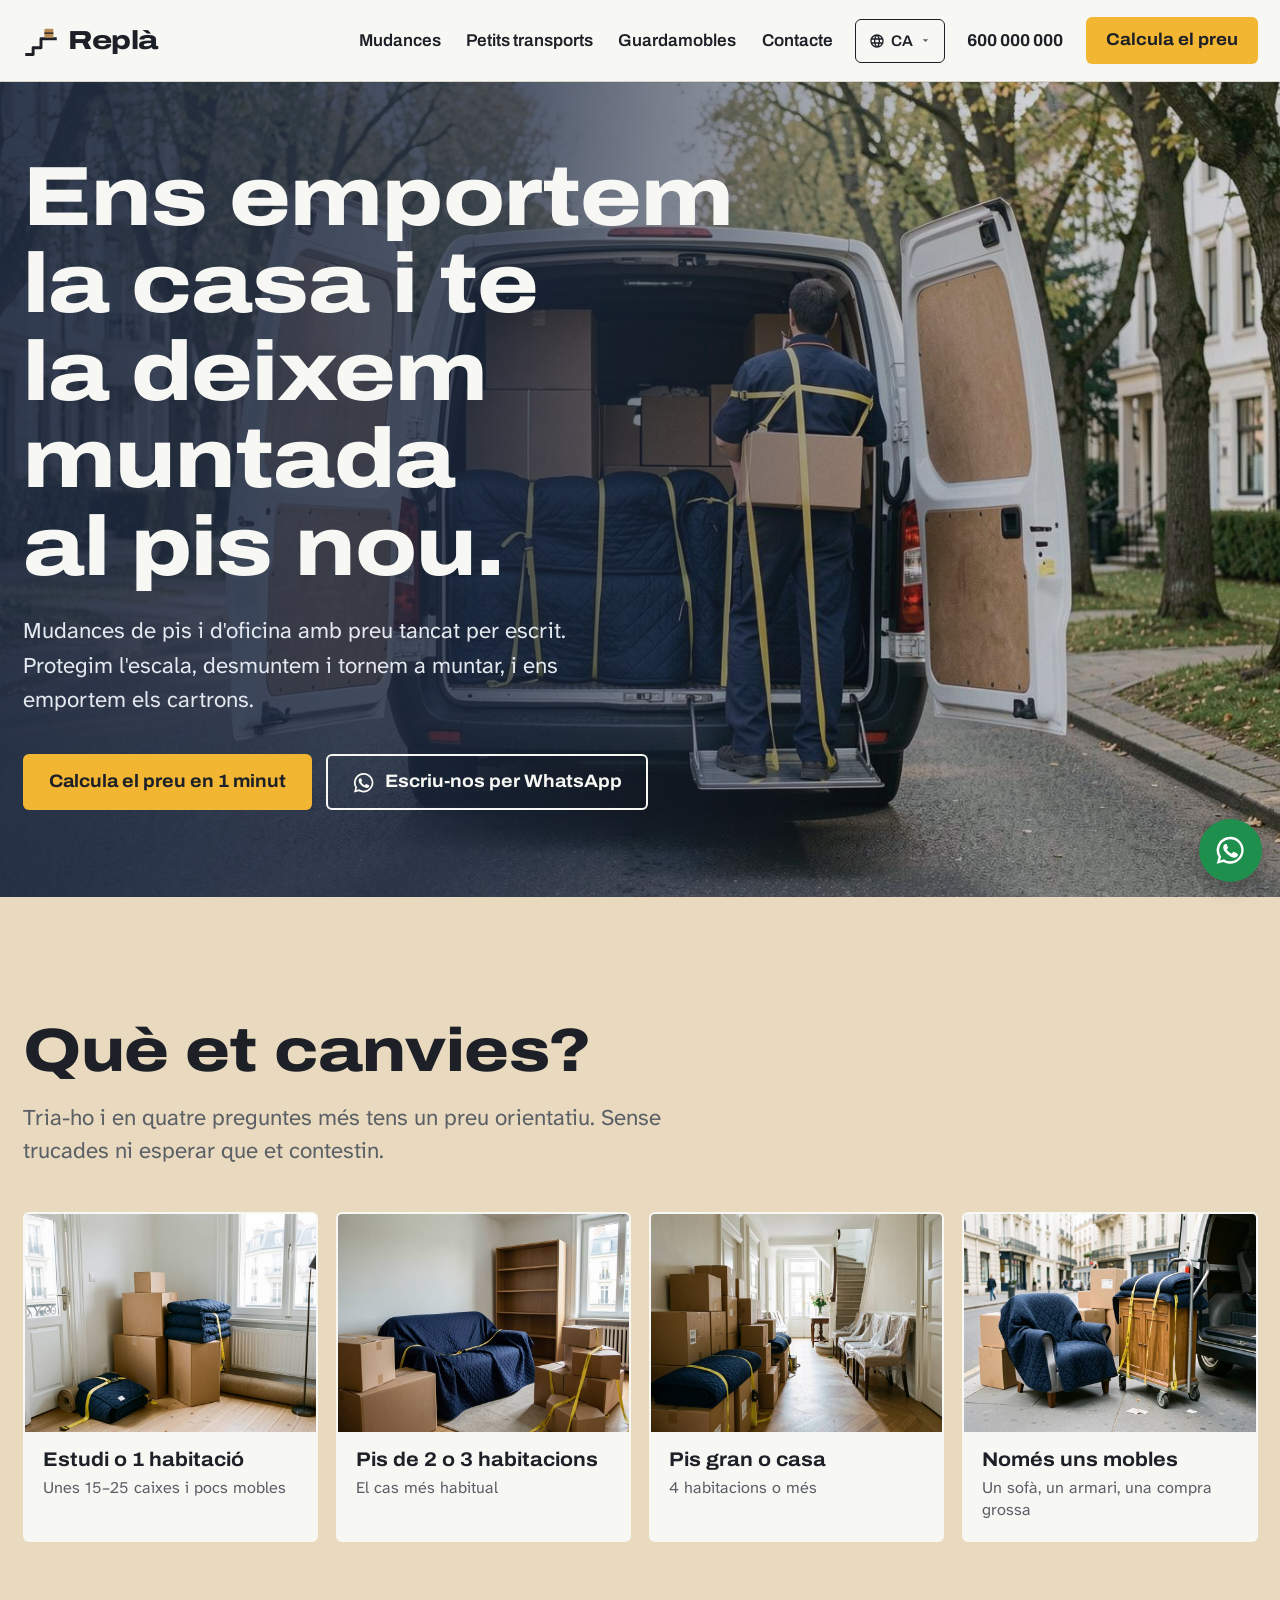
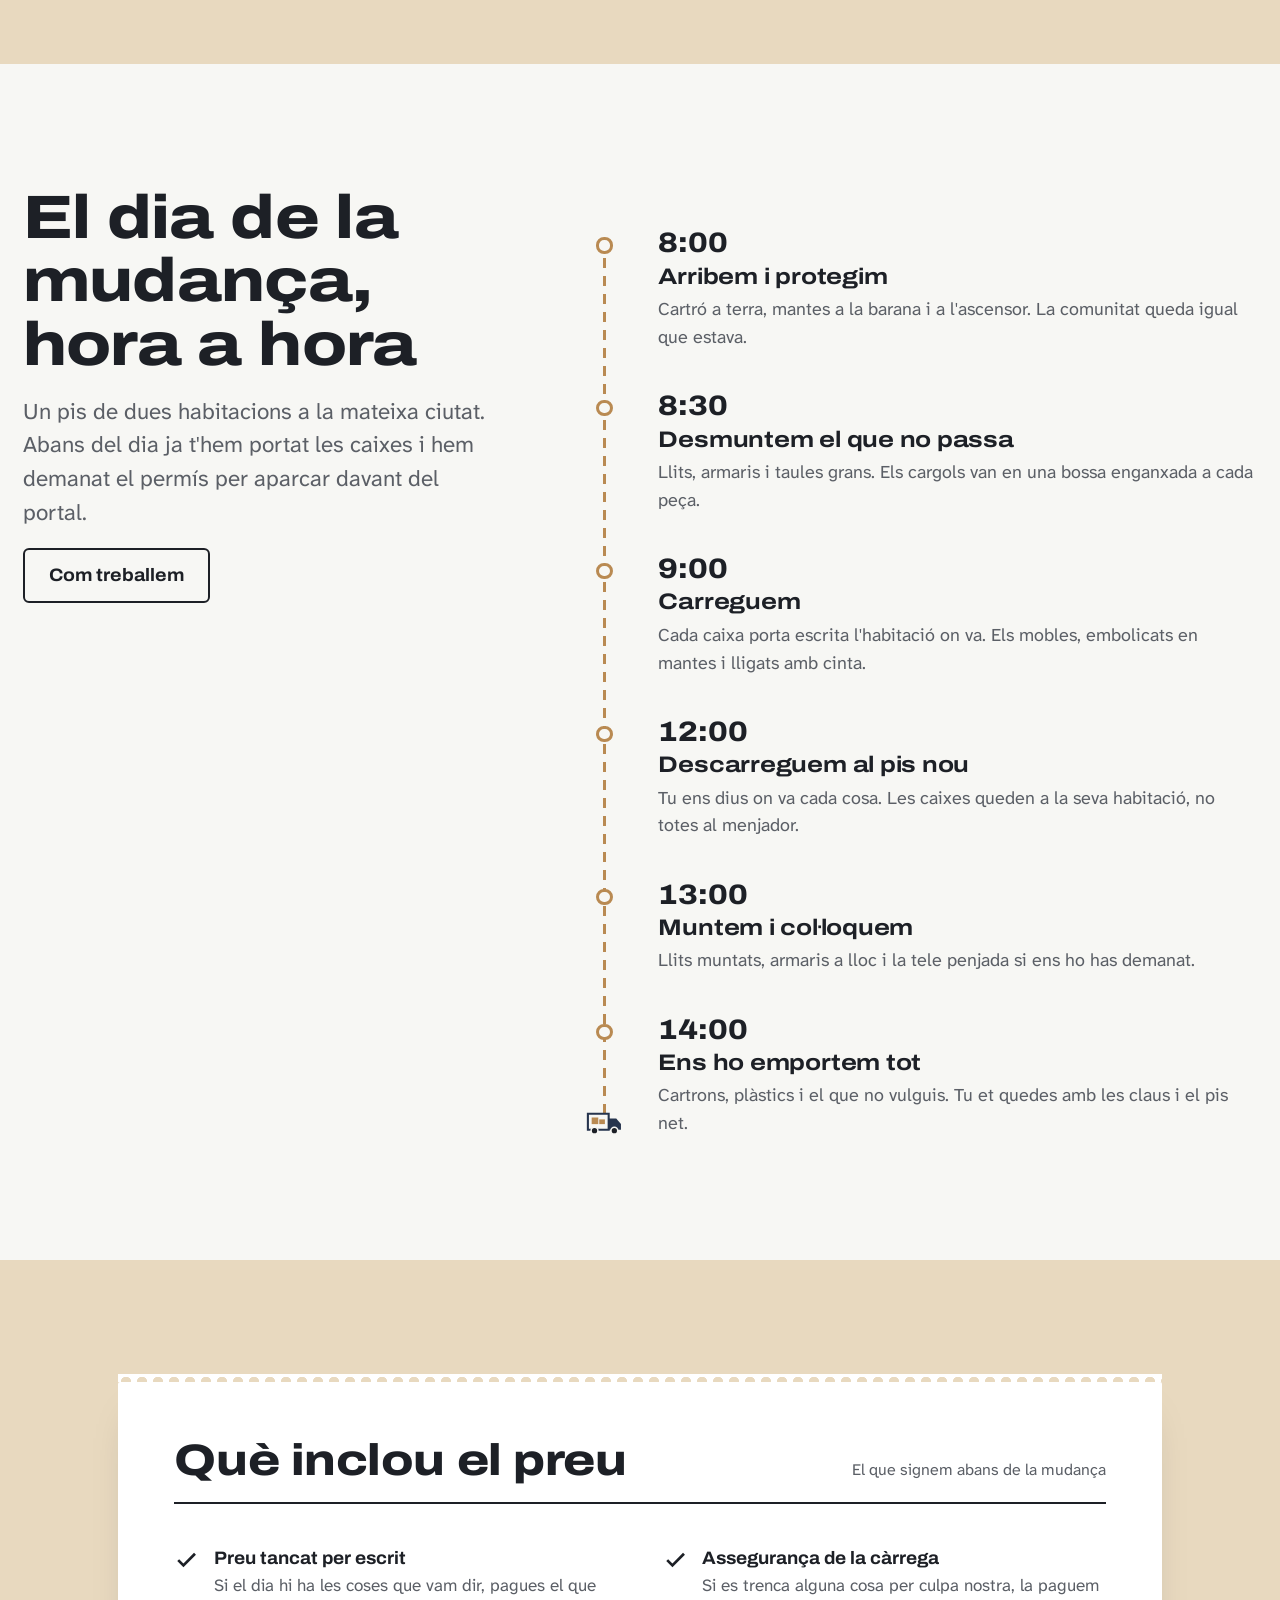
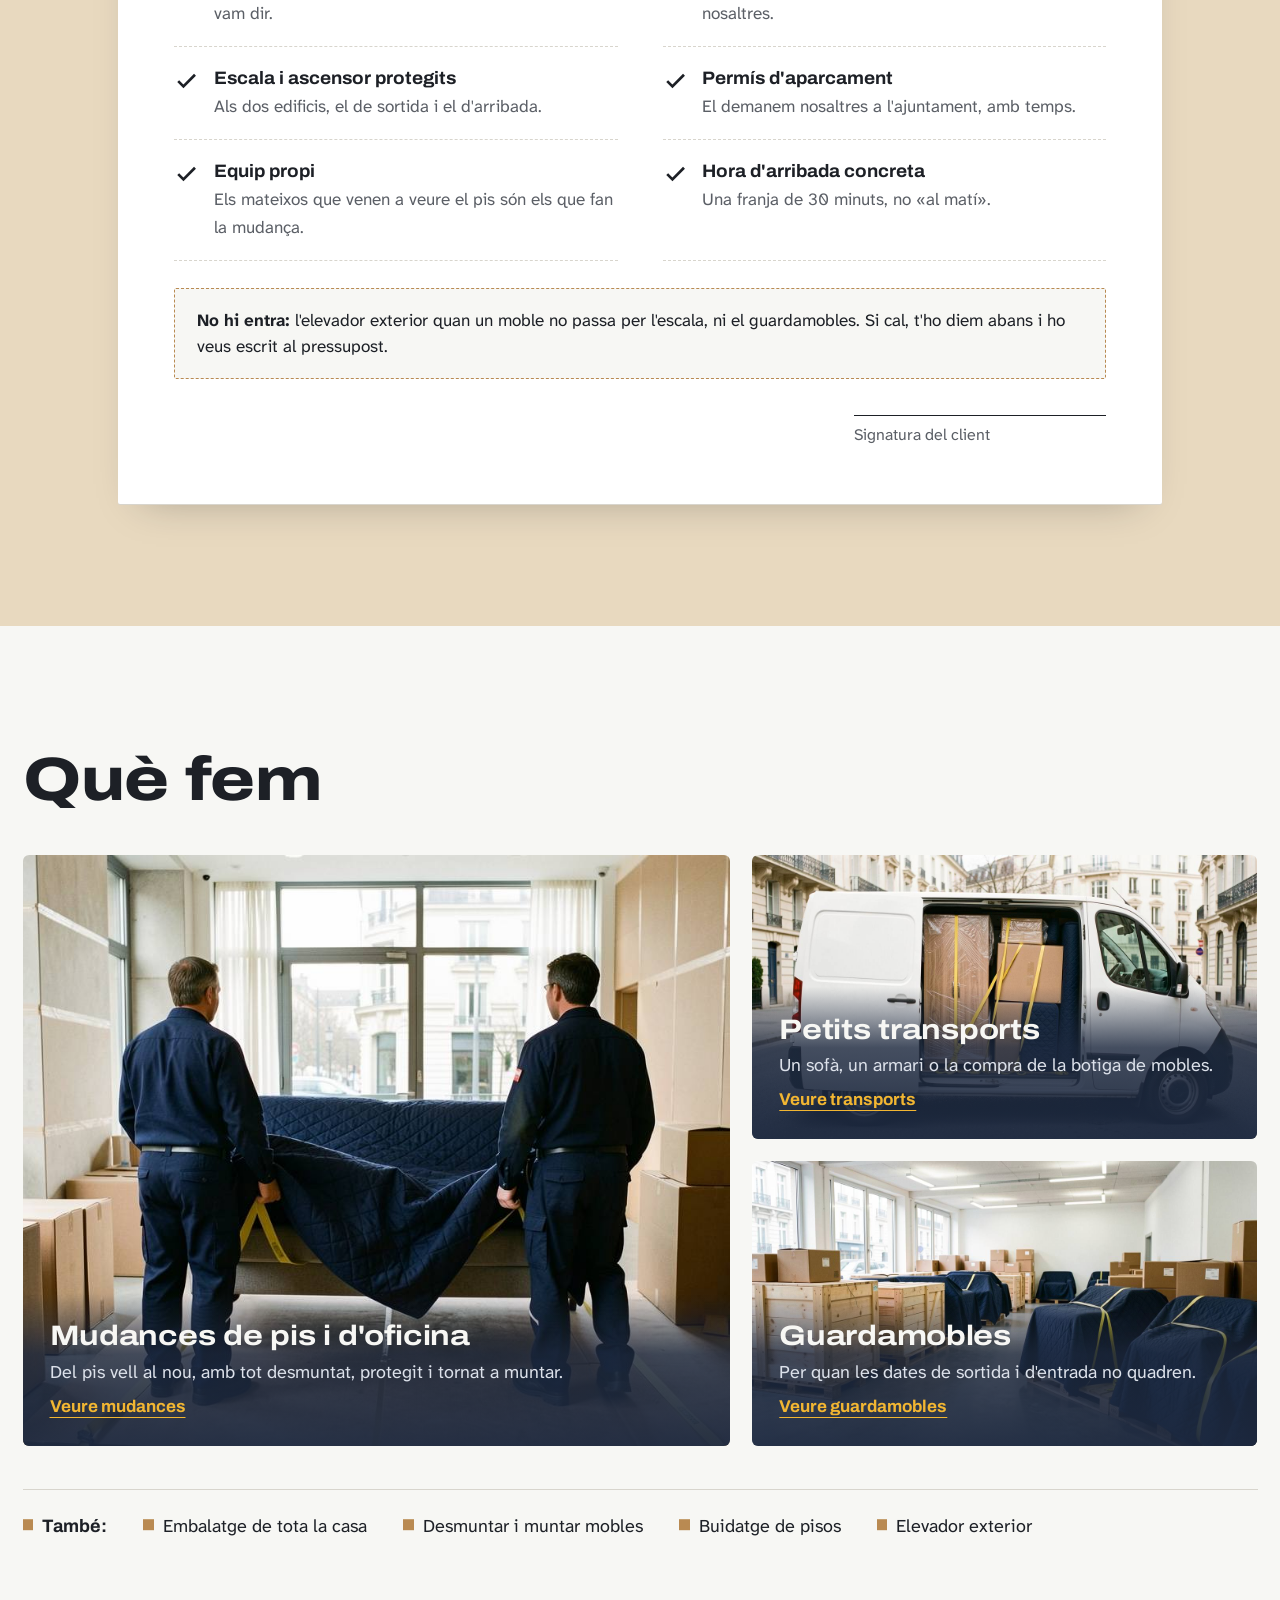
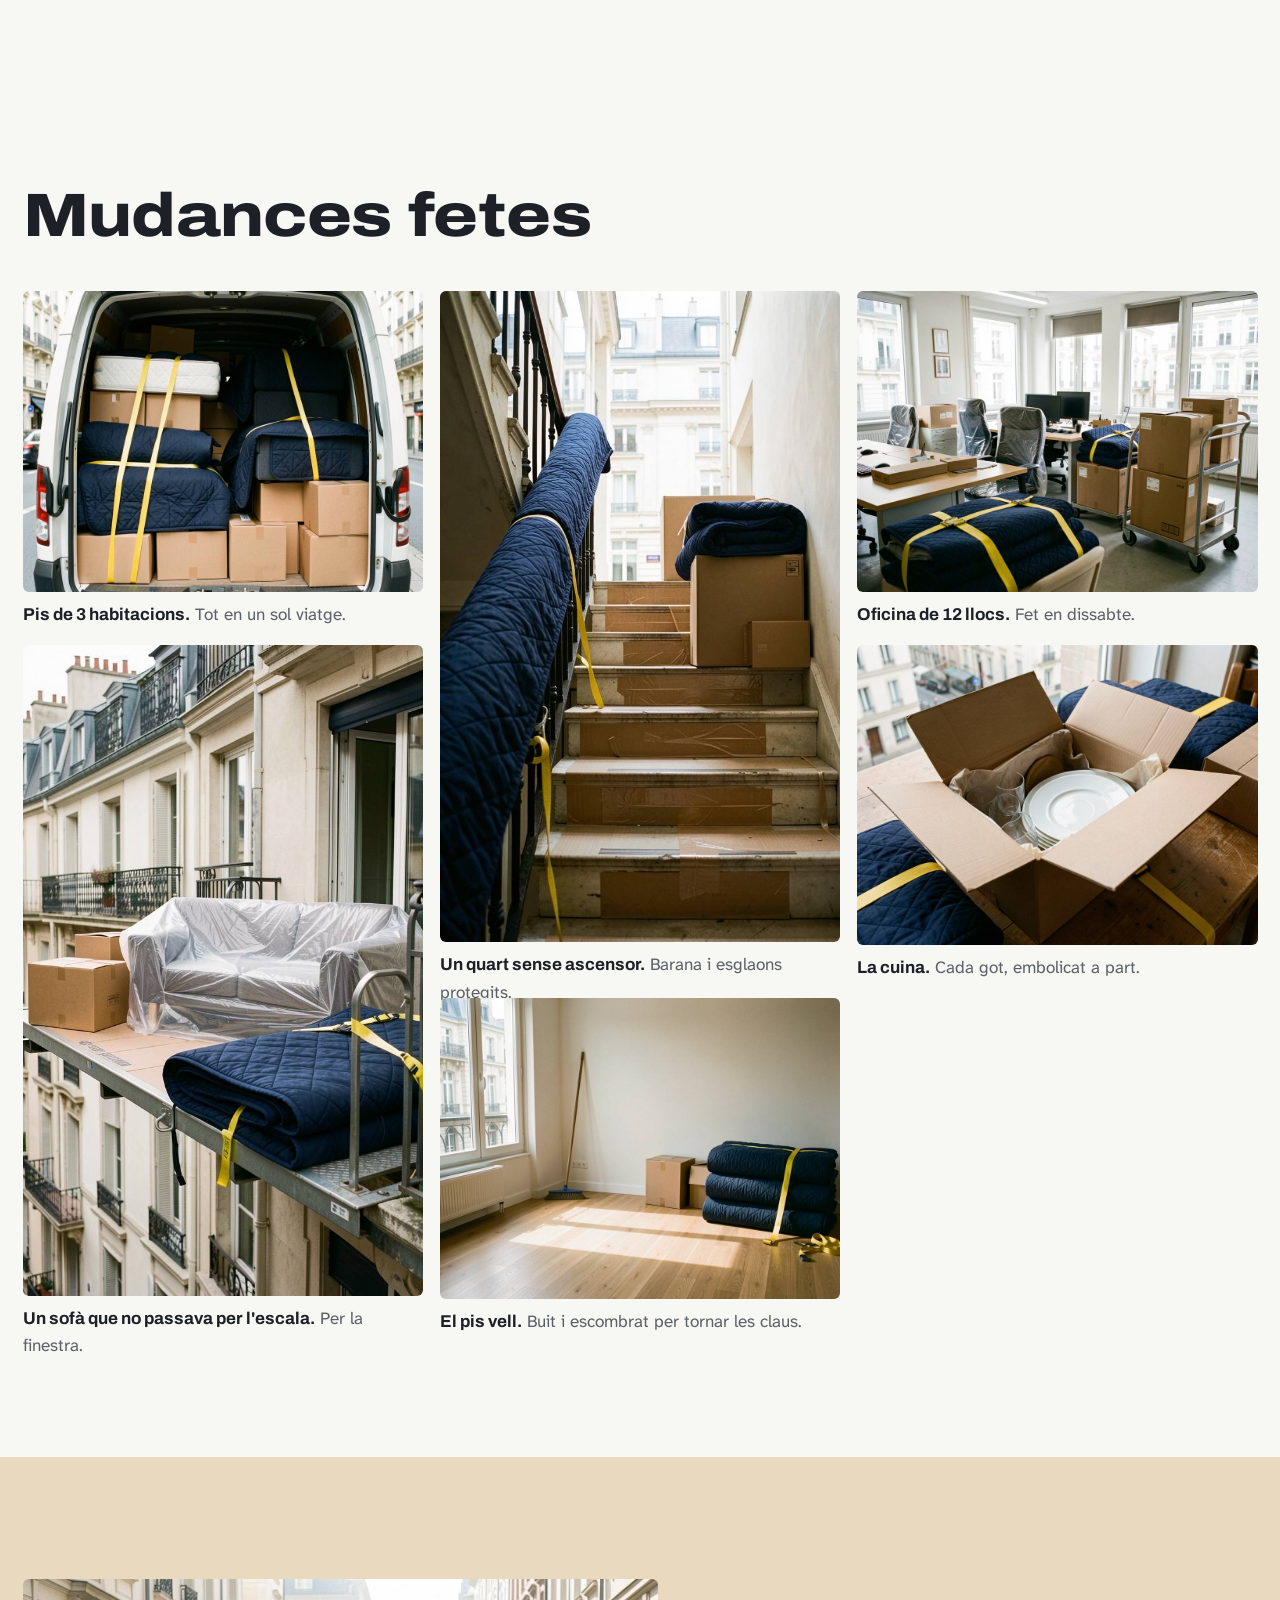
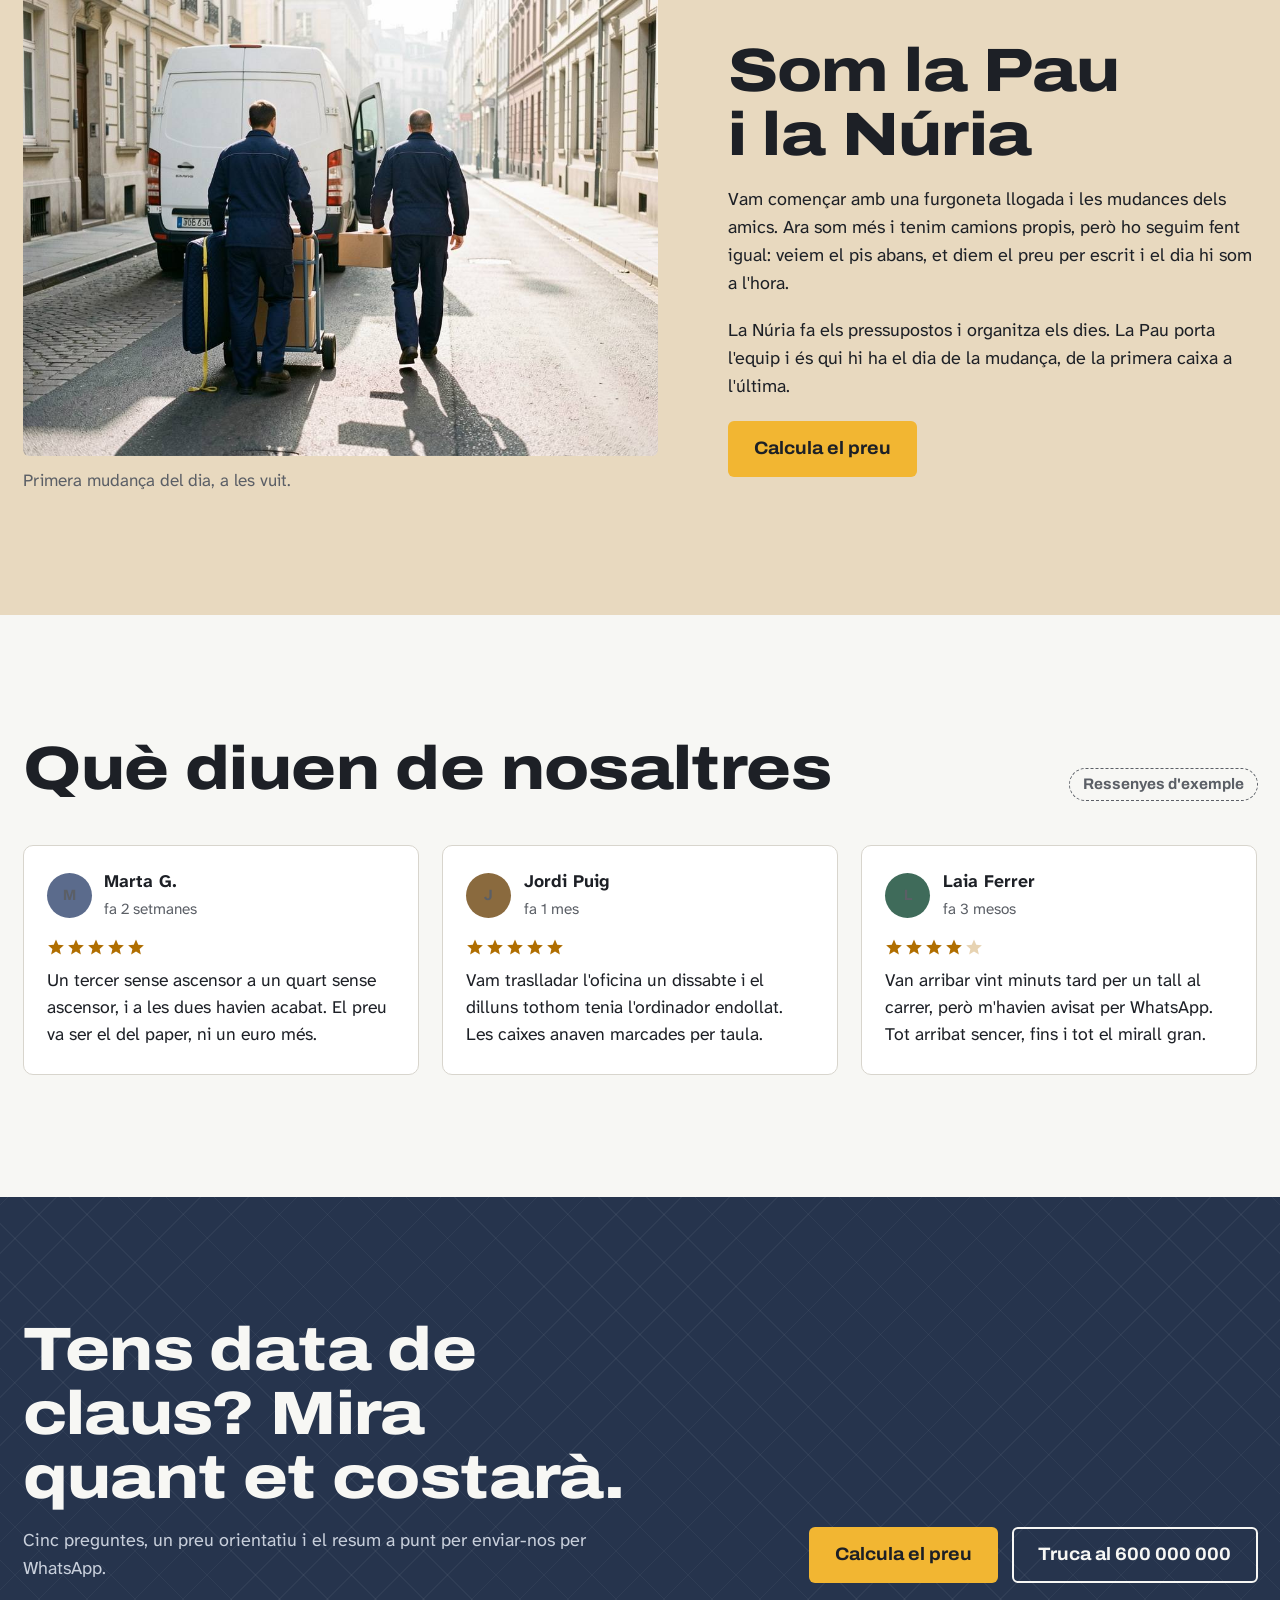
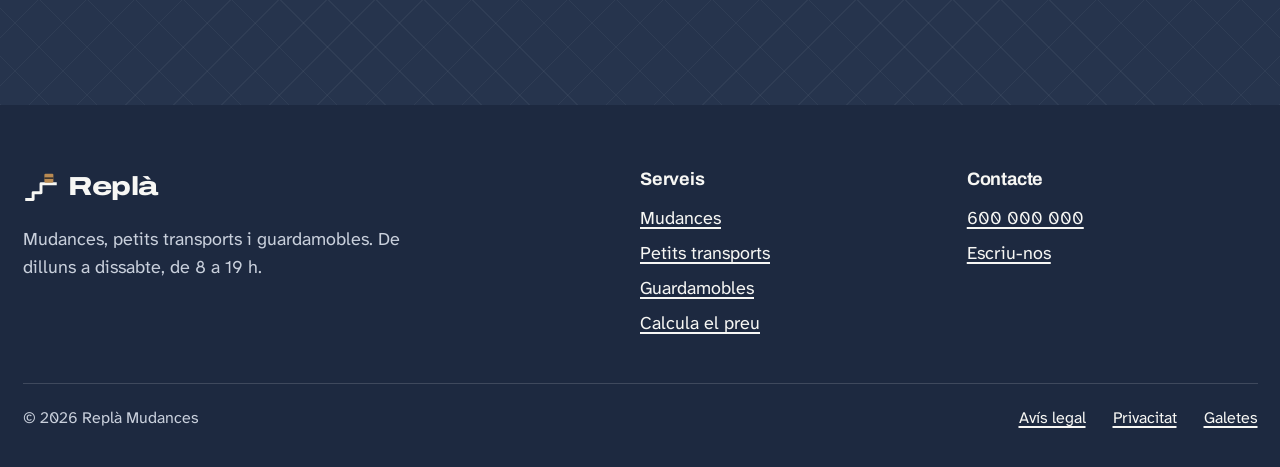
==== commit d8d1c9f5: "SEO: 404.html real i Open Graph amb imatge per a la vista prèvia de l'enllaç Co-Authored-By: Claude " ====
--- a/index.html
+++ b/index.html
@@ -5,6 +5,11 @@
   <meta name="viewport" content="width=device-width, initial-scale=1">
   <title>Replà Mudances · Mudances de pis, petits transports i guardamobles</title>
   <meta name="description" content="Mudances de pis i d'oficina, petits transports i guardamobles amb preu tancat per escrit. Calcula el preu de la teva mudança en un minut.">
+  <meta property="og:type" content="website">
+  <meta property="og:title" content="Replà Mudances · Mudances de pis, petits transports i guardamobles">
+  <meta property="og:description" content="Mudances de pis i d'oficina, petits transports i guardamobles amb preu tancat per escrit. Calcula el preu de la teva mudança en un minut.">
+  <meta property="og:image" content="https://repla-mudances.pages.dev/assets/img/hero.jpg">
+  <meta name="twitter:card" content="summary_large_image">
   <!-- Web de demostració: no s'indexa (PLA.md §Honestedat). -->
   <meta name="robots" content="noindex, nofollow">
   <meta name="theme-color" content="#26344D">
--- a/css/styles.css
+++ b/css/styles.css
@@ -241,7 +241,7 @@
 .albara-llista svg { width: 1.4rem; height: 1.4rem; margin-top: .15rem; color: var(--retolador); }
 .albara-llista strong { display: block; font-family: var(--f-titol); font-stretch: 105%; }
 .albara-llista span { color: var(--gris); font-size: .95rem; }
-.albara-no { margin-top: 1.5rem; padding: 1rem 1.2rem; background: var(--blanc); border-left: 4px solid var(--cartro); font-size: .95rem; }
+.albara-no { margin-top: 1.5rem; padding: 1rem 1.2rem; background: var(--blanc); border: 1.5px dashed var(--cartro); border-radius: 2px; font-size: .95rem; }
 .albara-signa { display: flex; justify-content: flex-end; margin-top: 2rem; }
 .albara-signa span { min-width: 14rem; border-top: 1.5px solid var(--retolador); padding-top: .4rem; font-size: var(--t-s); color: var(--gris); }
 @media (max-width: 700px) { .albara-llista { grid-template-columns: 1fr; } }
@@ -526,3 +526,17 @@
   .nav-obre { width: 2.4rem; padding-inline: .4rem; }
 }
 .calc { overflow-x: clip; }
+@media (max-width: 360px) {
+  .marca { font-size: 1rem; }
+  .marca svg { width: 1.2rem; height: 1.2rem; }
+  .cap .btn { font-size: .75rem; padding-inline: .45rem; }
+  .tria-idioma-boto { padding-inline: .3rem; }
+}
+@media (max-width: 420px) {
+  .cap-in { gap: .3rem; }
+  .tria-idioma-punta { display: none; }
+}
+@media (max-width: 340px) {
+  .marca { font-size: .95rem; gap: .25rem; }
+  .cap .wrap { width: calc(100% - 1rem); }
+}
